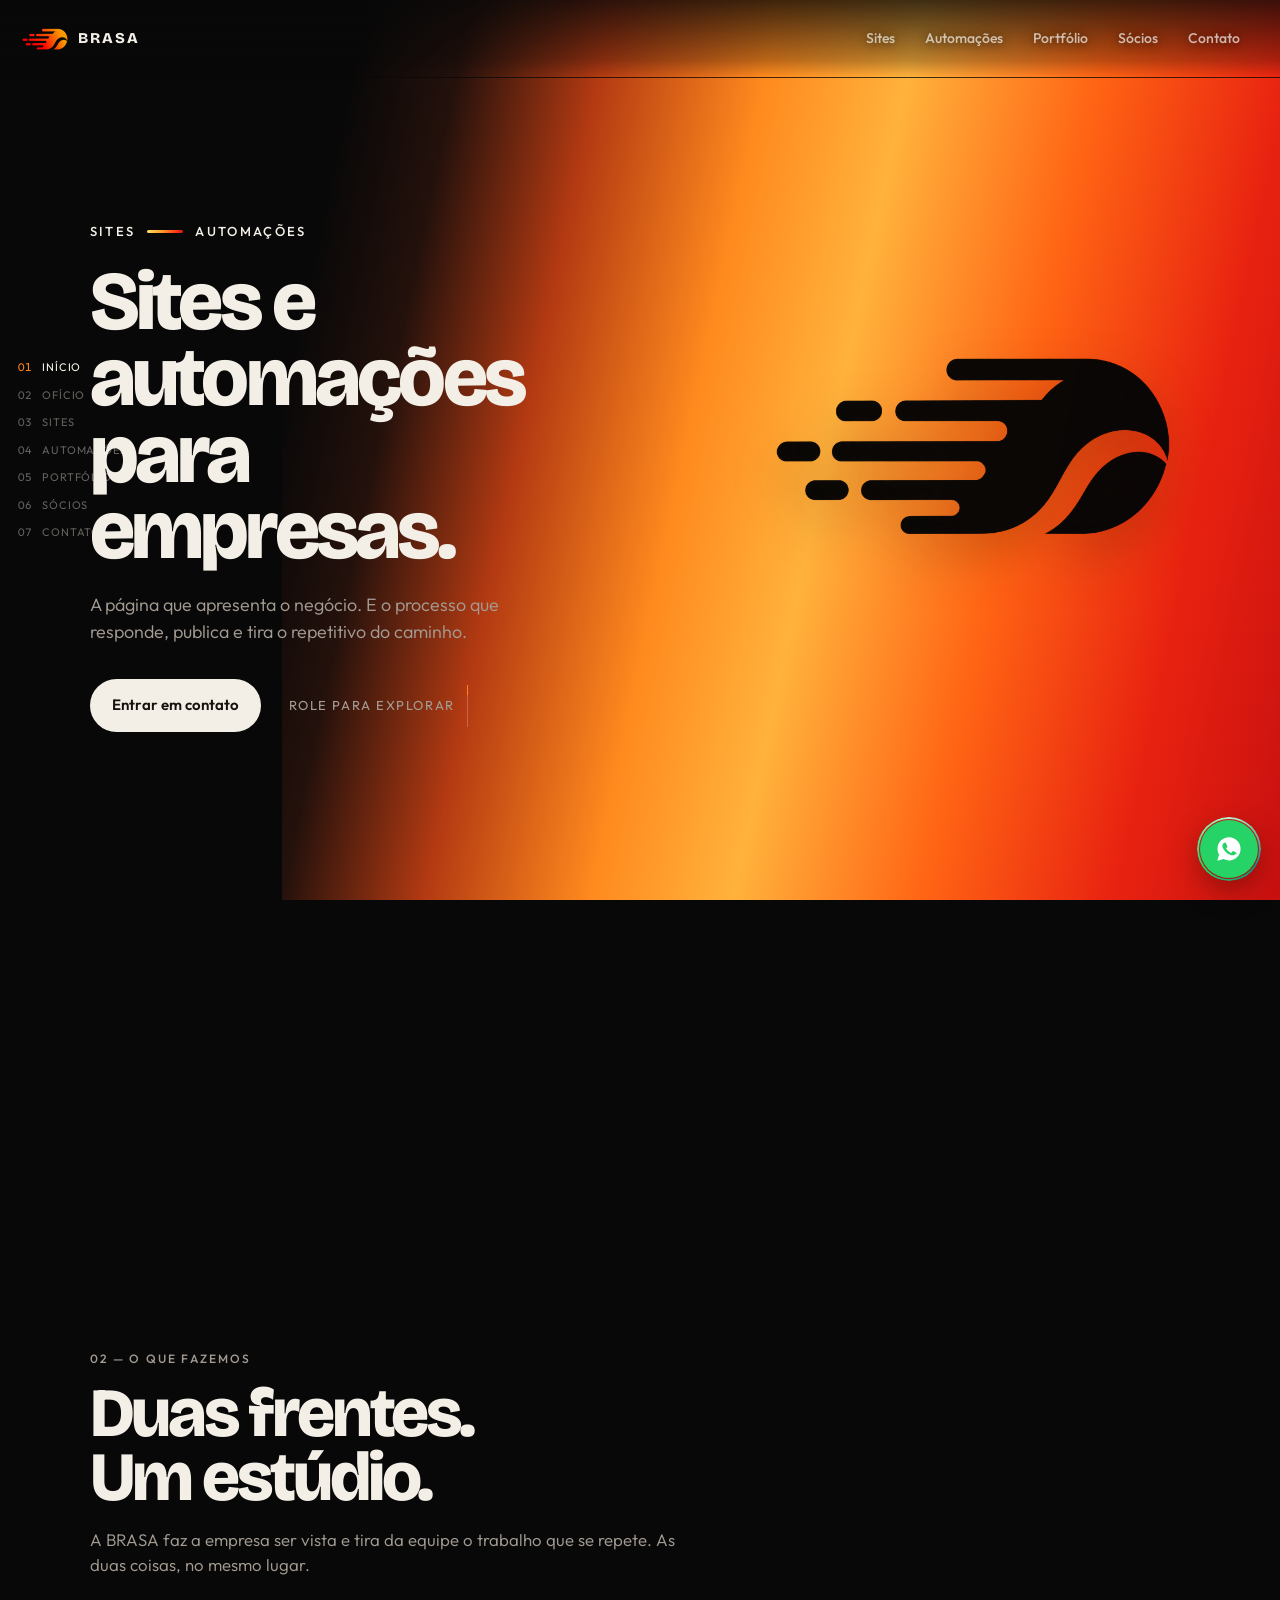
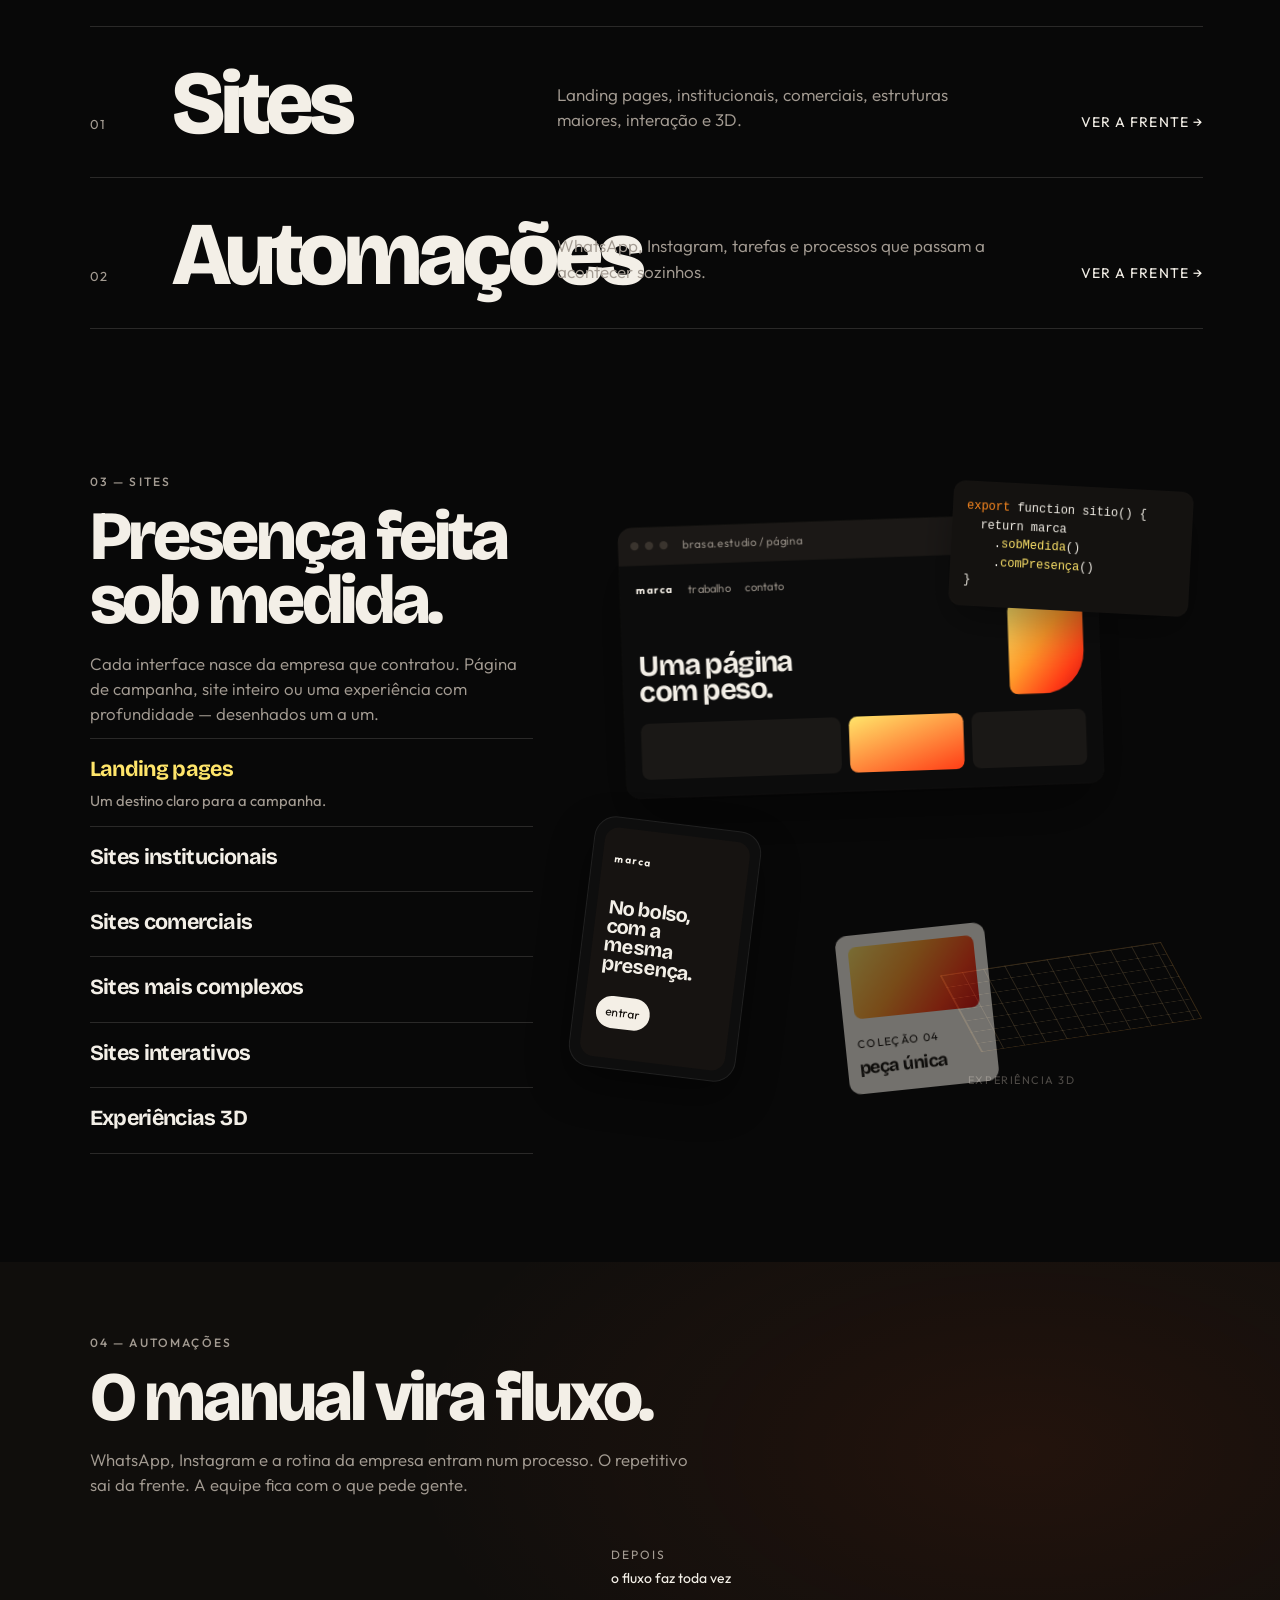
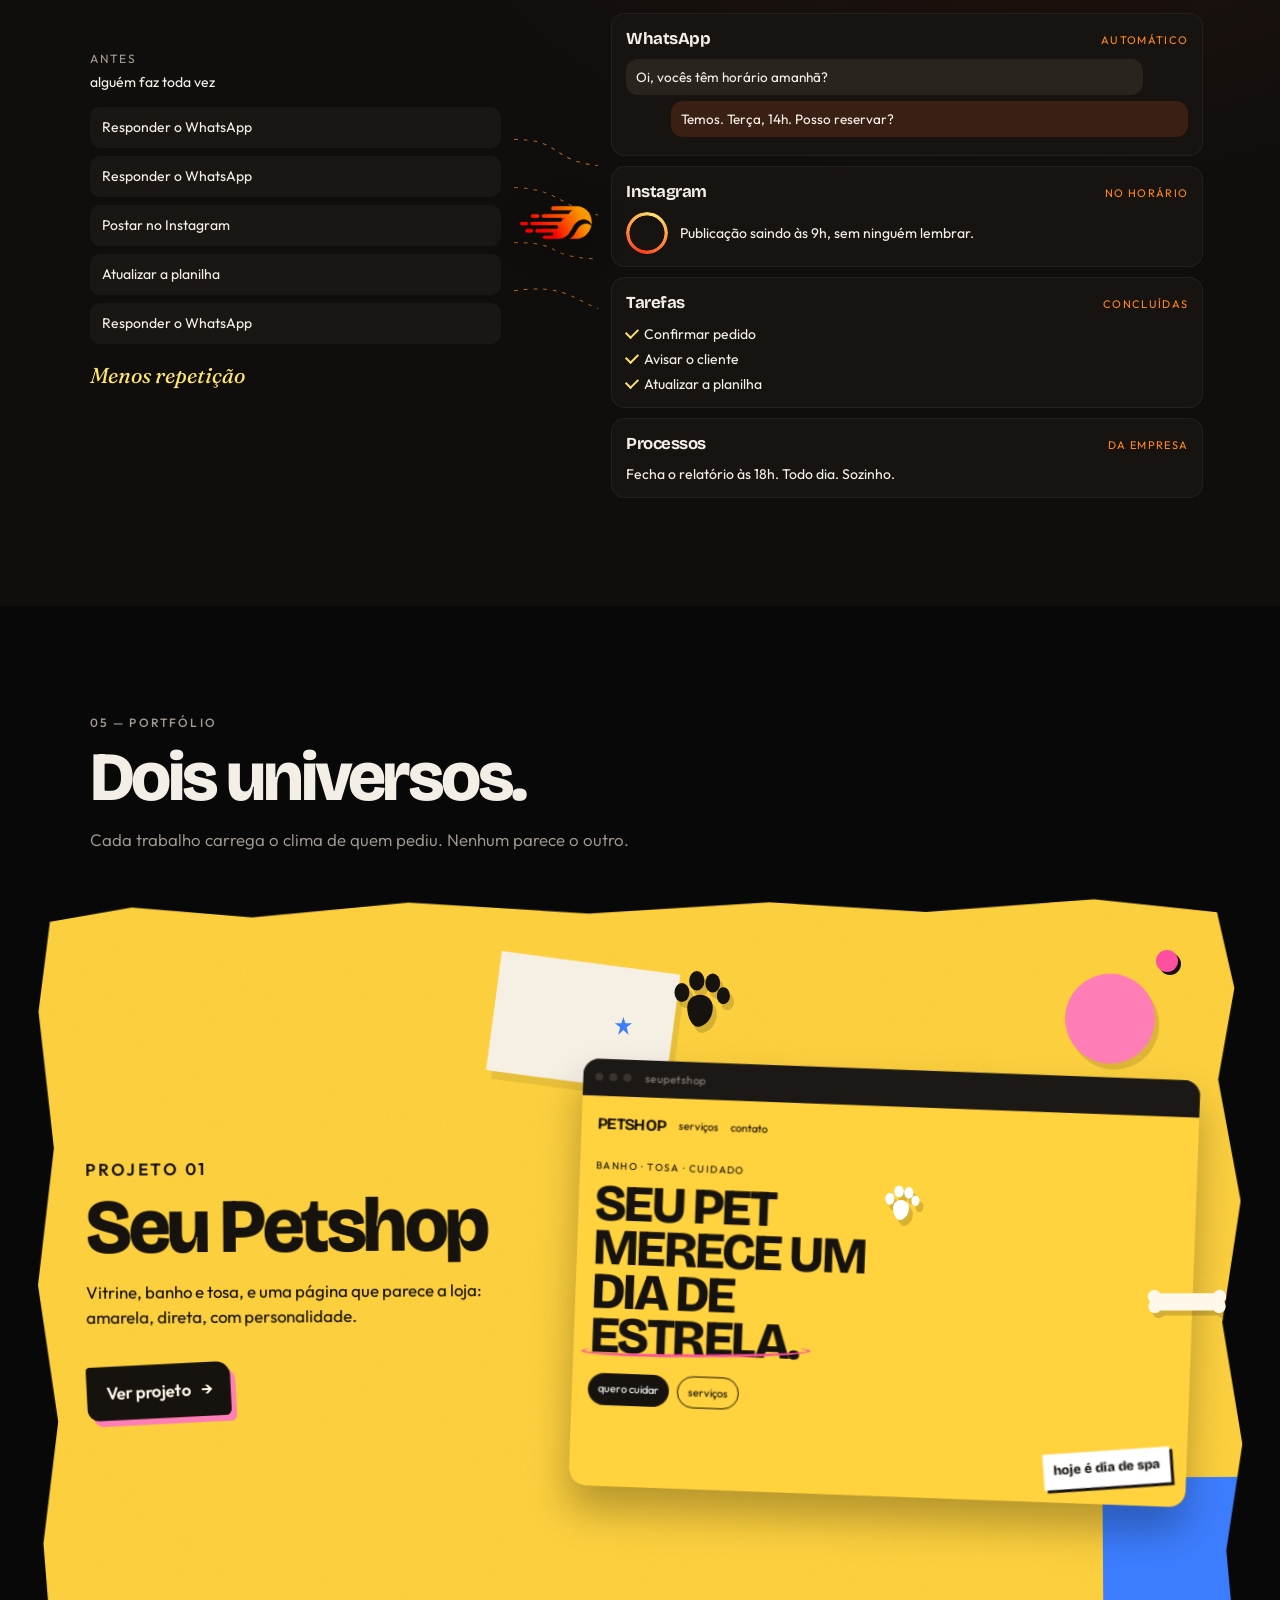
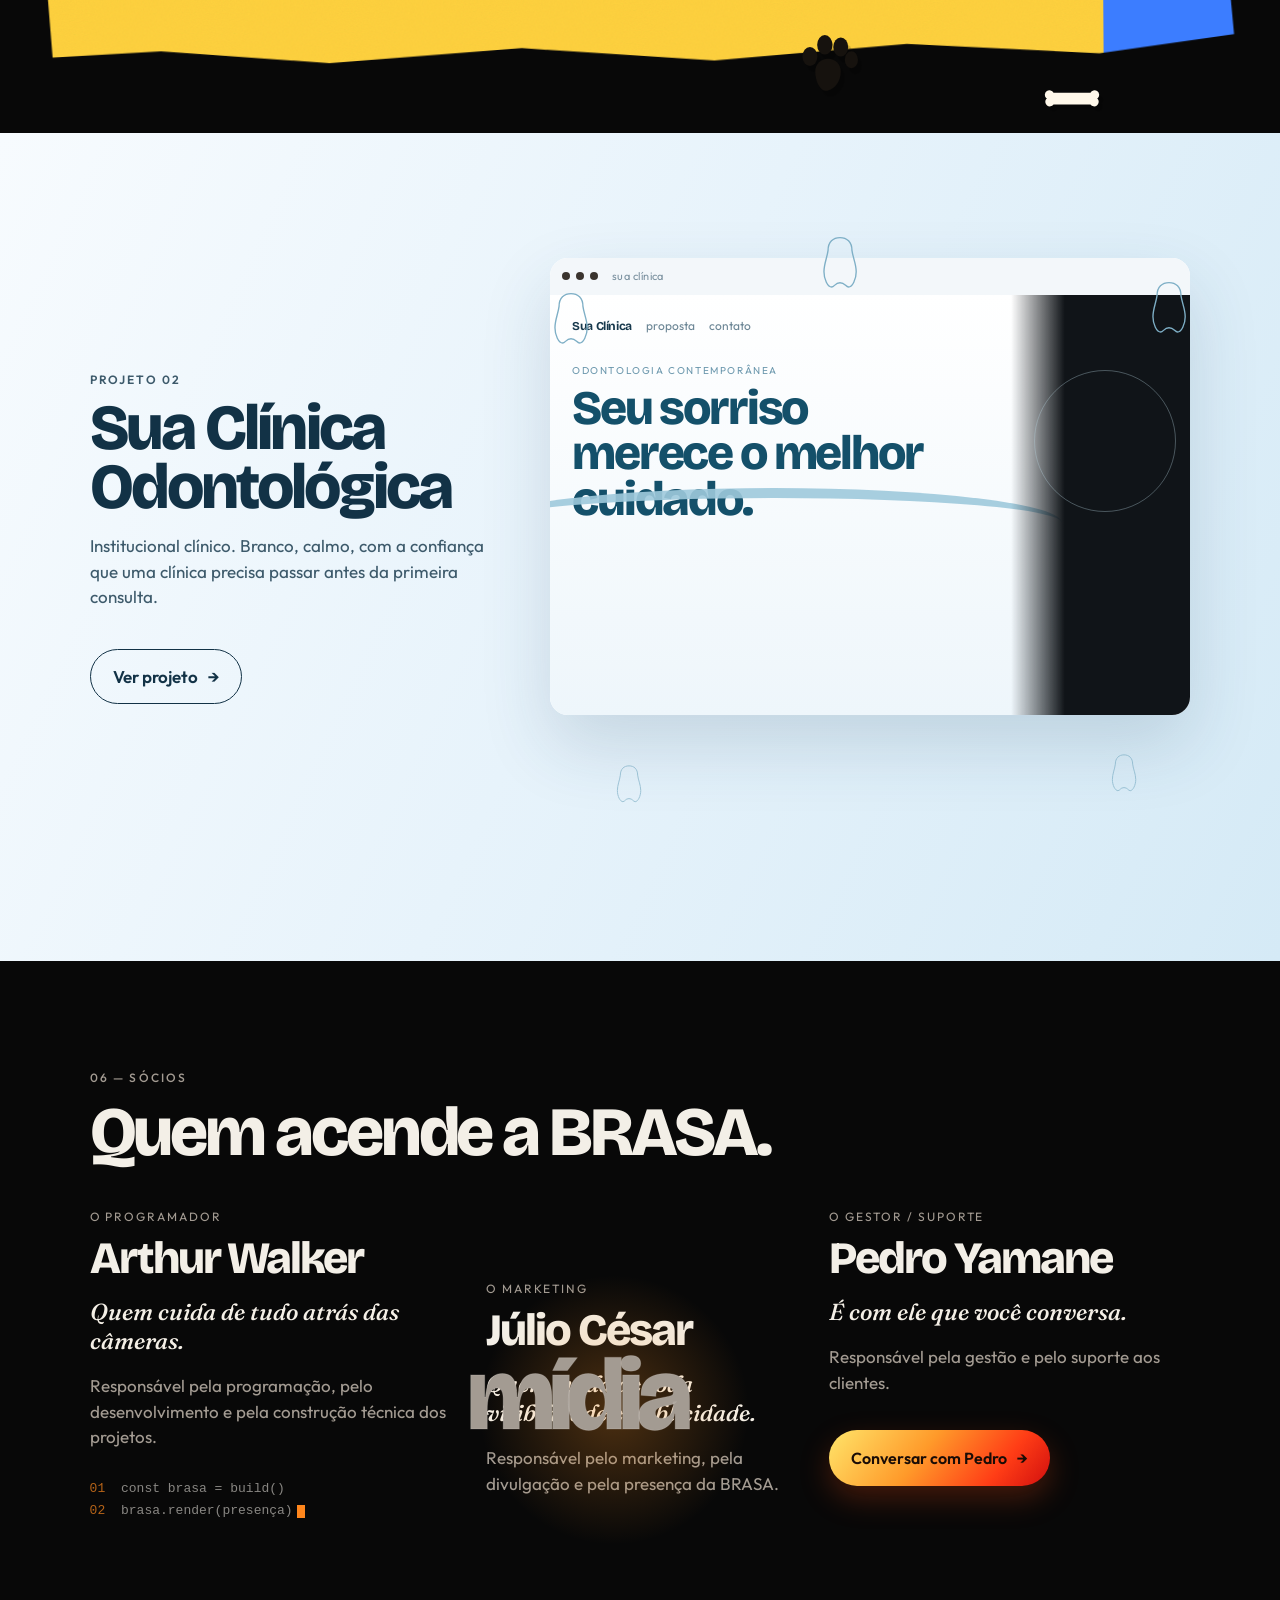
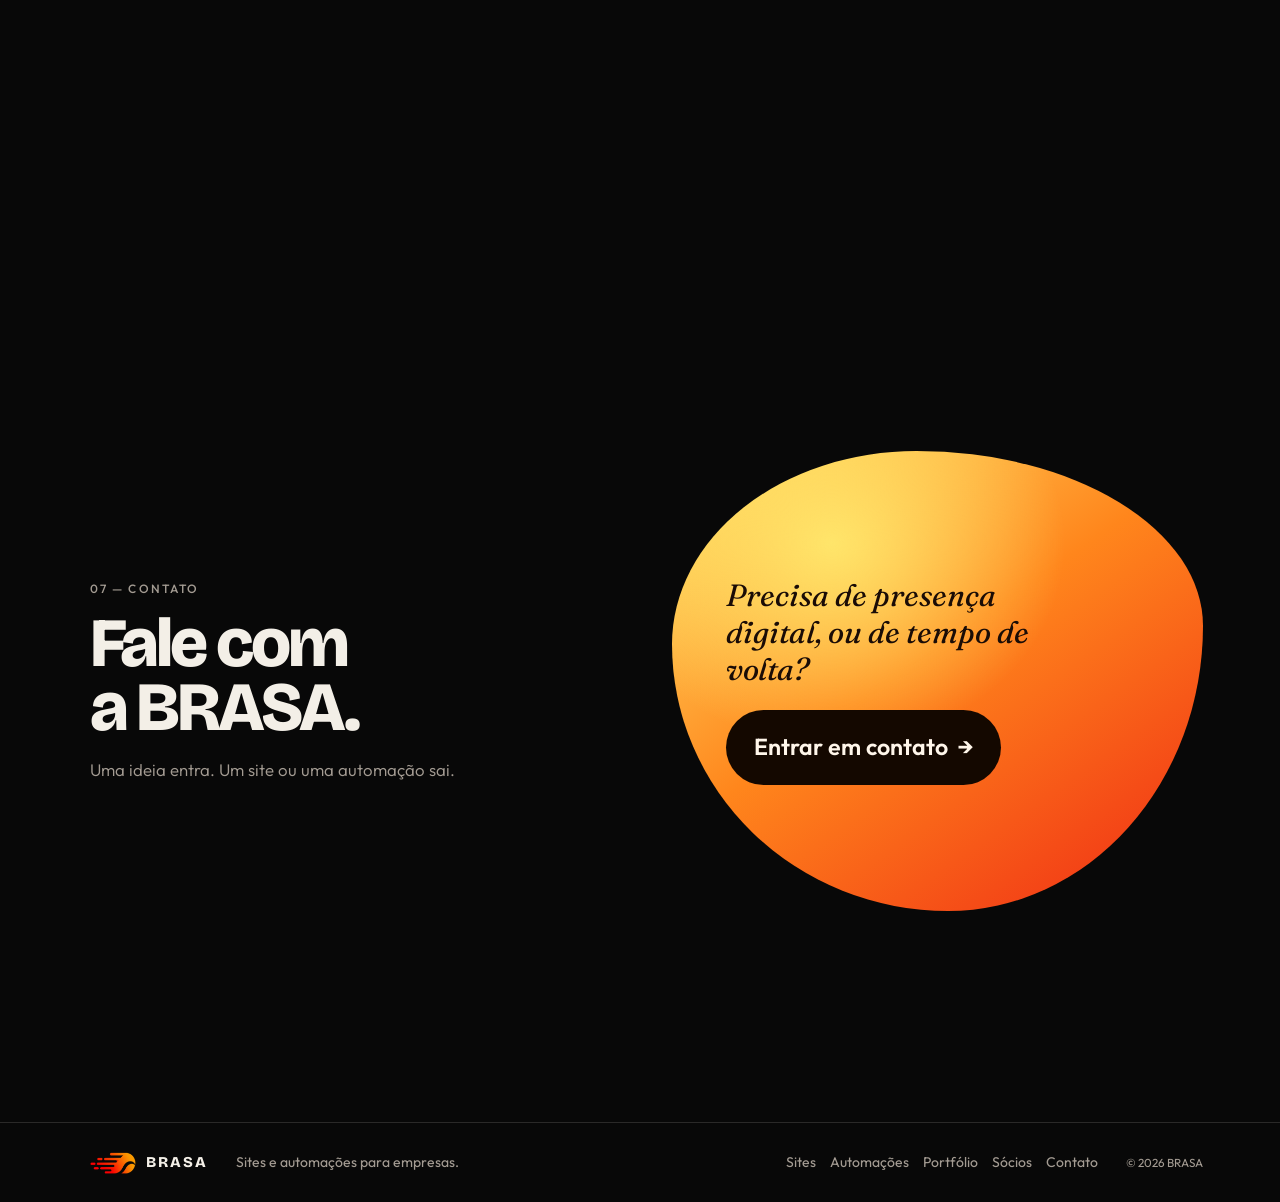
==== index.html @ cabe9211 "Publica o site institucional da BRASA. Co-authored-by: Cursor <cursoragent@cursor.com>" ====
<!DOCTYPE html>
<html lang="pt-BR">
<head>
  <meta charset="UTF-8" />
  <meta name="viewport" content="width=device-width, initial-scale=1" />
  <title>BRASA — Sites e automações</title>
  <meta name="description" content="A BRASA cria sites e automações para empresas. Landing pages, sites institucionais, experiências interativas e processos automáticos no WhatsApp, Instagram e na operação." />
  <meta name="theme-color" content="#080808" />
  <link rel="icon" href="assets/favicon.png" />
  <link rel="preconnect" href="https://fonts.googleapis.com" />
  <link rel="preconnect" href="https://fonts.gstatic.com" crossorigin />
  <link href="https://fonts.googleapis.com/css2?family=Bricolage+Grotesque:opsz,wght@12..96,520;12..96,700;12..96,800&family=Fraunces:ital,opsz,wght@1,9..144,500;1,9..144,620&family=Outfit:wght@340;420;520;600&display=swap" rel="stylesheet" />
  <link rel="stylesheet" href="css/style.css" />
</head>
<body>
  <a class="skip" href="#inicio">Ir para o conteúdo</a>
  <div class="progress" aria-hidden="true"><span id="progressBar"></span></div>

  <header class="nav" id="nav">
    <a class="brand" href="#inicio" aria-label="BRASA, início">
      <img src="assets/logo.png" alt="" width="1450" height="714" />
      <span>BRASA</span>
    </a>
    <p class="nav-current" id="navCurrent" aria-live="polite">Início</p>
    <button class="nav-toggle" id="navToggle" type="button" aria-expanded="false" aria-controls="navLinks">
      <span class="nav-toggle-lines" aria-hidden="true"></span>
      <span class="sr-only">Abrir menu</span>
    </button>
    <nav class="nav-links" id="navLinks" aria-label="Seções">
      <a href="#sites" data-section="sites">Sites</a>
      <a href="#automacoes" data-section="automacoes">Automações</a>
      <a href="#portfolio" data-section="portfolio">Portfólio</a>
      <a href="#socios" data-section="socios">Sócios</a>
      <a href="#contato" data-section="contato">Contato</a>
    </nav>
  </header>

  <nav class="rail" aria-label="Posição na página">
    <a href="#inicio" data-section="inicio"><span>01</span> Início</a>
    <a href="#oficio" data-section="oficio"><span>02</span> Ofício</a>
    <a href="#sites" data-section="sites"><span>03</span> Sites</a>
    <a href="#automacoes" data-section="automacoes"><span>04</span> Automações</a>
    <a href="#portfolio" data-section="portfolio"><span>05</span> Portfólio</a>
    <a href="#socios" data-section="socios"><span>06</span> Sócios</a>
    <a href="#contato" data-section="contato"><span>07</span> Contato</a>
  </nav>

  <main>
    <section class="hero" id="inicio" data-section-observe="inicio">
      <div class="hero-copy">
        <p class="hero-pair"><span>Sites</span><i aria-hidden="true"></i><span>Automações</span></p>
        <h1>Sites e<br />automações<br />para empresas.</h1>
        <p class="hero-sub">A página que apresenta o negócio. E o processo que responde, publica e tira o repetitivo do caminho.</p>
        <div class="hero-actions">
          <a class="btn-primary" href="#contato">Entrar em contato</a>
          <a class="explore" href="#oficio">
            <span>Role para explorar</span>
            <span class="explore-line" aria-hidden="true"><i></i></span>
          </a>
        </div>
      </div>

      <div class="hero-visual" aria-hidden="true">
        <div class="flame" id="flame"></div>
        <div class="logo-wrap" id="logoWrap">
          <img class="hero-logo" src="assets/logo-black.png" alt="" width="1450" height="714" />
        </div>
      </div>
    </section>

    <div class="ink" id="ink" aria-hidden="true">
      <svg id="inkSvg" xmlns="http://www.w3.org/2000/svg">
        <defs>
          <linearGradient id="inkFire" x1="0" y1="0" x2="0" y2="1">
            <stop offset="0%" stop-color="#ff3c14" />
            <stop offset="100%" stop-color="#c81010" />
          </linearGradient>
        </defs>
        <g id="inkGroup" fill="url(#inkFire)"></g>
      </svg>
    </div>

    <section class="oficio" id="oficio" data-section-observe="oficio">
      <div class="oficio-head">
        <p class="index" data-reveal>02 — O que fazemos</p>
        <h2 data-reveal style="--d:.08s">Duas frentes.<br />Um estúdio.</h2>
        <p class="lede" data-reveal style="--d:.16s">A BRASA faz a empresa ser vista e tira da equipe o trabalho que se repete. As duas coisas, no mesmo lugar.</p>
      </div>
      <div class="oficio-rows">
        <a class="oficio-row" href="#sites" data-reveal style="--d:.05s">
          <span class="ol-n">01</span>
          <span class="ol-title">Sites</span>
          <span class="ol-desc">Landing pages, institucionais, comerciais, estruturas maiores, interação e 3D.</span>
          <span class="ol-go">Ver a frente <em>→</em></span>
        </a>
        <a class="oficio-row" href="#automacoes" data-reveal style="--d:.12s">
          <span class="ol-n">02</span>
          <span class="ol-title">Automações</span>
          <span class="ol-desc">WhatsApp, Instagram, tarefas e processos que passam a acontecer sozinhos.</span>
          <span class="ol-go">Ver a frente <em>→</em></span>
        </a>
      </div>
    </section>

    <section class="sites" id="sites" data-section-observe="sites">
      <header class="sites-head">
        <p class="index" data-reveal>03 — Sites</p>
        <h2 data-reveal style="--d:.08s">Presença feita sob medida.</h2>
        <p class="lede" data-reveal style="--d:.14s">Cada interface nasce da empresa que contratou. Página de campanha, site inteiro ou uma experiência com profundidade — desenhados um a um.</p>
      </header>

      <div class="svc-list" data-reveal style="--d:.18s">
        <button type="button" data-scene="landing" aria-pressed="true">
          <span>Landing pages</span>
          <small>Um destino claro para a campanha.</small>
        </button>
        <button type="button" data-scene="institucional">
          <span>Sites institucionais</span>
          <small>A empresa, inteira e legível.</small>
        </button>
        <button type="button" data-scene="comercial">
          <span>Sites comerciais</span>
          <small>Oferta, vitrine e caminho até a compra.</small>
        </button>
        <button type="button" data-scene="complexo">
          <span>Sites mais complexos</span>
          <small>Várias camadas, uma estrutura só.</small>
        </button>
        <button type="button" data-scene="interativo">
          <span>Sites interativos</span>
          <small>A página responde a quem usa.</small>
        </button>
        <button type="button" data-scene="3d">
          <span>Experiências 3D</span>
          <small>Objeto, espaço e movimento.</small>
        </button>
      </div>

      <div class="stage" id="stage" data-scene="landing" data-reveal="scale">
        <div class="piece plane">
          <div class="plane-rock">
            <div class="plane-grid"></div>
          </div>
          <span class="piece-tag">experiência 3D</span>
        </div>

        <div class="piece win">
          <div class="win-bar"><i></i><i></i><i></i><em>brasa.estudio / página</em></div>
          <div class="win-body">
            <div class="mini-top"><b>marca</b><span>trabalho</span><span>contato</span></div>
            <div class="mini-hero">
              <strong>Uma página<br />com peso.</strong>
              <i class="mini-block"></i>
            </div>
            <div class="mini-row"><span></span><span></span><span></span></div>
          </div>
        </div>

        <div class="piece phone">
          <div class="phone-screen">
            <b>marca</b>
            <strong>No bolso, com a mesma presença.</strong>
            <em>entrar</em>
          </div>
        </div>

        <pre class="piece code" aria-hidden="true"><code><span class="tok">export</span> function sitio() {
  return marca
    .<span class="fn">sobMedida</span>()
    .<span class="fn">comPresença</span>()
}</code></pre>

        <div class="piece tile">
          <i></i>
          <span>coleção 04</span>
          <strong>peça única</strong>
        </div>

        <div class="piece cursor" aria-hidden="true"></div>
      </div>
    </section>

    <section class="auto" id="automacoes" data-section-observe="automacoes">
      <header class="auto-head">
        <p class="index" data-reveal>04 — Automações</p>
        <h2 data-reveal style="--d:.08s">O manual vira fluxo.</h2>
        <p class="lede" data-reveal style="--d:.14s">WhatsApp, Instagram e a rotina da empresa entram num processo. O repetitivo sai da frente. A equipe fica com o que pede gente.</p>
      </header>

      <div class="machine" data-reveal>
        <div class="manual">
          <p class="col-label">Antes <span>alguém faz toda vez</span></p>
          <ul>
            <li style="--i:0">Responder o WhatsApp</li>
            <li style="--i:1">Responder o WhatsApp</li>
            <li style="--i:2">Postar no Instagram</li>
            <li style="--i:3">Atualizar a planilha</li>
            <li style="--i:4">Responder o WhatsApp</li>
          </ul>
          <p class="less">Menos repetição</p>
        </div>

        <div class="core" aria-hidden="true">
          <img src="assets/logo.png" alt="" />
          <svg class="flow-lines" viewBox="0 0 120 320" preserveAspectRatio="none">
            <path d="M4 40 C 70 40, 50 70, 116 78" />
            <path d="M4 110 C 60 110, 70 140, 116 150" />
            <path d="M4 190 C 74 190, 40 210, 116 214" />
            <path d="M4 260 C 68 250, 80 270, 116 286" />
          </svg>
        </div>

        <div class="outcomes">
          <p class="col-label">Depois <span>o fluxo faz toda vez</span></p>
          <article class="node node-wa" style="--i:0">
            <header><b>WhatsApp</b><span>automático</span></header>
            <p class="bubble in">Oi, vocês têm horário amanhã?</p>
            <p class="bubble out">Temos. Terça, 14h. Posso reservar?</p>
          </article>
          <article class="node ig" style="--i:1">
            <header><b>Instagram</b><span>no horário</span></header>
            <div class="ig-row">
              <i class="ring"></i>
              <p>Publicação saindo às 9h, sem ninguém lembrar.</p>
            </div>
          </article>
          <article class="node task" style="--i:2">
            <header><b>Tarefas</b><span>concluídas</span></header>
            <ul>
              <li>Confirmar pedido</li>
              <li>Avisar o cliente</li>
              <li>Atualizar a planilha</li>
            </ul>
          </article>
          <article class="node proc" style="--i:3">
            <header><b>Processos</b><span>da empresa</span></header>
            <p class="clock">Fecha o relatório às 18h. Todo dia. Sozinho.</p>
          </article>
        </div>
      </div>
    </section>

    <section class="portfolio" id="portfolio" data-section-observe="portfolio">
      <header class="port-intro">
        <p class="index" data-reveal>05 — Portfólio</p>
        <h2 data-reveal style="--d:.08s">Dois universos.</h2>
        <p class="lede" data-reveal style="--d:.14s">Cada trabalho carrega o clima de quem pediu. Nenhum parece o outro.</p>
      </header>

      <article class="spread pet" id="petSpread">
        <div class="pet-sheet">
          <div class="sheet-grain" aria-hidden="true"></div>
          <div class="scrap cream" aria-hidden="true"></div>
          <div class="scrap pink" aria-hidden="true"></div>
          <div class="scrap blue" aria-hidden="true"></div>
          <div class="pet-copy">
            <p class="pet-index">Projeto 01</p>
            <h3>Seu Petshop</h3>
            <p>Vitrine, banho e tosa, e uma página que parece a loja: amarela, direta, com personalidade.</p>
            <a class="sticker" href="https://brasa-seupetshop.netlify.app/" target="_blank" rel="noopener noreferrer">Ver projeto <em>→</em></a>
          </div>
          <div class="mock pet-mock" data-depth="12">
            <div class="mock-bar"><i></i><i></i><i></i><em>seupetshop</em></div>
            <div class="pet-screen">
              <div class="ps-nav"><b>PETSHOP</b><span>serviços</span><span>contato</span></div>
              <p class="ps-kicker">banho · tosa · cuidado</p>
              <p class="ps-title">SEU PET<br />MERECE UM<br />DIA DE<br /><span>ESTRELA.</span></p>
              <div class="ps-actions"><em>quero cuidar</em><em class="ghost">serviços</em></div>
              <i class="ps-note">hoje é dia de spa</i>
            </div>
          </div>
        </div>

        <div class="decos" aria-hidden="true">
          <span class="float f1"><span class="layer" data-depth="28"><svg class="paw"><use href="#paw" /></svg></span></span>
          <span class="float f2"><span class="layer" data-depth="40"><svg class="bone"><use href="#bone" /></svg></span></span>
          <span class="float f3"><span class="layer" data-depth="22"><svg class="paw"><use href="#paw" /></svg></span></span>
          <span class="float f4"><span class="layer" data-depth="46"><svg class="bone sm"><use href="#bone" /></svg></span></span>
          <span class="float f5"><span class="layer" data-depth="34"><svg class="paw sm"><use href="#paw" /></svg></span></span>
          <span class="float f6"><i class="dot pink"></i></span>
          <span class="float f7"><i class="star"></i></span>
        </div>
      </article>

      <article class="spread clinic" id="clinicSpread">
        <div class="clinic-copy">
          <p class="clinic-index">Projeto 02</p>
          <h3>Sua Clínica<br />Odontológica</h3>
          <p>Institucional clínico. Branco, calmo, com a confiança que uma clínica precisa passar antes da primeira consulta.</p>
          <a class="clinic-btn" href="https://sua-clinica-odontologica.netlify.app/" target="_blank" rel="noopener noreferrer">Ver projeto <em>→</em></a>
        </div>
        <div class="clinic-stage">
          <div class="mock clinic-mock" data-depth="10">
            <div class="mock-bar light"><i></i><i></i><i></i><em>sua clínica</em></div>
            <div class="cl-screen">
              <div class="cl-nav"><b>Sua Clínica</b><span>proposta</span><span>contato</span></div>
              <p class="cl-kicker">odontologia contemporânea</p>
              <p class="cl-title">Seu sorriso<br />merece o melhor<br />cuidado.</p>
              <i class="cl-wave"></i>
              <div class="cl-dark" aria-hidden="true"></div>
            </div>
          </div>
          <span class="tooth t1" data-depth="26"><svg><use href="#tooth" /></svg></span>
          <span class="tooth t2" data-depth="18"><svg><use href="#tooth" /></svg></span>
          <span class="tooth t3" data-depth="34"><svg><use href="#tooth" /></svg></span>
          <span class="tooth t4" data-depth="16"><svg><use href="#tooth" /></svg></span>
          <span class="tooth t5" data-depth="28"><svg><use href="#tooth" /></svg></span>
        </div>
      </article>
    </section>

    <section class="socios" id="socios" data-section-observe="socios">
      <header class="socios-head">
        <p class="index" data-reveal>06 — Sócios</p>
        <h2 data-reveal style="--d:.08s">Quem acende a BRASA.</h2>
      </header>
      <div class="partners">
        <article class="partner arthur" data-reveal>
          <p class="role">O Programador</p>
          <h3>Arthur Walker</h3>
          <blockquote>Quem cuida de tudo atrás das câmeras.</blockquote>
          <p>Responsável pela programação, pelo desenvolvimento e pela construção técnica dos projetos.</p>
          <pre aria-hidden="true"><span>01</span> const brasa = build()
<span>02</span> brasa.render(presença)<span class="caret"></span></pre>
        </article>
        <article class="partner julio" id="julio" data-reveal style="--d:.1s">
          <p class="watermark" aria-hidden="true">mídia</p>
          <p class="role">O Marketing</p>
          <h3>Júlio César</h3>
          <blockquote>Quem cuida de toda visibilidade e publicidade.</blockquote>
          <p>Responsável pelo marketing, pela divulgação e pela presença da BRASA.</p>
        </article>
        <article class="partner pedro" data-reveal style="--d:.18s">
          <p class="role">O Gestor / Suporte</p>
          <h3>Pedro Yamane</h3>
          <blockquote>É com ele que você conversa.</blockquote>
          <p>Responsável pela gestão e pelo suporte aos clientes.</p>
          <a class="btn-flame" data-wa="pedro" href="#">Conversar com Pedro <em>→</em></a>
        </article>
      </div>
    </section>

    <section class="contact" id="contato" data-section-observe="contato">
      <div class="contact-copy">
        <p class="index" data-reveal>07 — Contato</p>
        <h2 data-reveal style="--d:.08s">Fale com<br />a BRASA.</h2>
        <p class="lede" data-reveal style="--d:.16s">Uma ideia entra. Um site ou uma automação sai.</p>
      </div>
      <div class="contact-panel" id="contactPanel">
        <p>Precisa de presença digital, ou de tempo de volta?</p>
        <a class="contact-btn" data-wa="geral" href="#">Entrar em contato <em>→</em></a>
      </div>
    </section>
  </main>

  <footer class="footer">
    <a class="brand" href="#inicio">
      <img src="assets/logo.png" alt="" width="1450" height="714" />
      <span>BRASA</span>
    </a>
    <p>Sites e automações para empresas.</p>
    <nav aria-label="Rodapé">
      <a href="#sites">Sites</a>
      <a href="#automacoes">Automações</a>
      <a href="#portfolio">Portfólio</a>
      <a href="#socios">Sócios</a>
      <a href="#contato">Contato</a>
    </nav>
    <small>© <span id="year">2026</span> BRASA</small>
  </footer>

  <!-- O número é definido em js/main.js → WHATSAPP_NUMBER -->
  <a class="wa" data-wa="geral" href="#" aria-label="Falar no WhatsApp">
    <span class="wa-ring" aria-hidden="true"></span>
    <svg viewBox="0 0 24 24" aria-hidden="true">
      <path fill="currentColor" d="M12.04 2C6.58 2 2.15 6.4 2.15 11.83c0 1.74.46 3.44 1.34 4.94L2 22l5.39-1.4a10 10 0 0 0 4.65 1.18h.01c5.46 0 9.89-4.4 9.89-9.83C21.94 6.4 17.5 2 12.04 2zm5.76 14.02c-.24.68-1.4 1.3-1.94 1.38-.5.07-1.12.1-1.81-.11-.41-.13-.95-.31-1.64-.61-2.88-1.24-4.76-4.14-4.9-4.33-.14-.19-1.16-1.54-1.16-2.94s.73-2.08 1-2.37c.24-.26.64-.38.86-.38h.62c.2 0 .46-.07.72.55.27.64.91 2.22.99 2.38.08.16.13.35.03.56-.1.22-.15.35-.3.54-.14.19-.3.42-.43.56-.14.16-.29.33-.12.63.16.3.73 1.2 1.57 1.94 1.08.96 1.99 1.26 2.29 1.4.3.14.47.12.64-.07.18-.2.74-.86.94-1.16.2-.29.4-.24.66-.14.27.1 1.7.8 1.99.94.29.15.48.22.55.34.07.12.07.7-.17 1.38z"/>
    </svg>
    <span class="wa-label">WhatsApp</span>
  </a>

  <svg xmlns="http://www.w3.org/2000/svg" class="sprite" aria-hidden="true">
    <symbol id="paw" viewBox="0 0 64 64">
      <ellipse cx="15" cy="24" rx="7" ry="9" />
      <ellipse cx="29" cy="13" rx="7.2" ry="9.2" />
      <ellipse cx="44" cy="15" rx="7" ry="9" />
      <ellipse cx="54" cy="27" rx="6.2" ry="8" />
      <path d="M20 38c0-7 5.4-12 12-12s12 5 12 12c0 9-5.2 16-12 18S20 48 20 38z" />
    </symbol>
    <symbol id="bone" viewBox="0 0 88 36">
      <path d="M16 10a7 7 0 1 0-1.2 8.2A7 7 0 1 0 16 28h56a7 7 0 1 0 1.2-9.8A7 7 0 1 0 72 10H16z" />
    </symbol>
    <symbol id="tooth" viewBox="0 0 48 68">
      <path fill="none" stroke="currentColor" stroke-width="1.6" stroke-linejoin="round" d="M10 18C10 8 16 3 24 3s14 5 14 15c1.2 9 5 16 5 25 0 9-4.5 18-9 18-3.2 0-4.2-5-10-5s-6.6 5-9.8 5c-4.6 0-9-9-9-18 0-9 3.6-16 4.8-25z" />
    </symbol>
  </svg>

  <script src="js/main.js"></script>
</body>
</html>
---- css/style.css ----
:root {
  --bg: #080808;
  --bg-2: #100e0c;
  --paper: #f4efe6;
  --text: #f3efe7;
  --muted: #a39b92;
  --line: rgba(243, 239, 231, 0.14);
  --yellow: #ffe56a;
  --orange: #ff861c;
  --red: #e01512;
  --grad: linear-gradient(128deg, #ffe56a 0%, #ff9a2a 42%, #ff3d16 76%, #d10f0e 100%);
  --font-d: "Bricolage Grotesque", "Arial Narrow", sans-serif;
  --font-b: "Outfit", "Segoe UI", sans-serif;
  --font-s: "Fraunces", Georgia, serif;
  --nav: 78px;
  --ease: cubic-bezier(0.16, 1, 0.3, 1);
}

* { box-sizing: border-box; }
html { scroll-behavior: smooth; scroll-padding-top: 92px; }
html, body { overflow-x: clip; }
body {
  margin: 0;
  background: var(--bg);
  color: var(--text);
  font-family: var(--font-b);
  font-weight: 420;
  font-size: 17px;
  line-height: 1.5;
  text-rendering: optimizeLegibility;
}
img { max-width: 100%; display: block; }
a { color: inherit; }
button, a { -webkit-tap-highlight-color: transparent; }
button { font: inherit; color: inherit; background: none; border: 0; cursor: pointer; }
::selection { background: #ff8a1f; color: #1a0a04; }
:focus-visible { outline: 2px solid #ff8a1f; outline-offset: 3px; }
.sr-only, .skip {
  position: absolute;
  width: 1px; height: 1px;
  padding: 0; margin: -1px;
  overflow: hidden; clip: rect(0,0,0,0); border: 0;
}
.skip:focus {
  position: fixed; left: 16px; top: 16px; z-index: 100;
  width: auto; height: auto; margin: 0; clip: auto;
  padding: 10px 14px; background: var(--paper); color: #111;
}
.sprite { position: absolute; width: 0; height: 0; }

.progress {
  position: fixed; inset: 0 0 auto 0; height: 3px; z-index: 80;
  background: transparent; pointer-events: none;
}
.progress span {
  display: block; height: 100%; width: 100%;
  background: var(--grad); transform: scaleX(0); transform-origin: 0 50%;
}

.nav {
  position: fixed; inset: 0 0 auto 0; z-index: 70;
  display: flex; align-items: center; gap: 28px;
  height: var(--nav); padding: 0 28px 0 22px;
  background: linear-gradient(180deg, rgba(8, 8, 8, 0.78), rgba(8, 8, 8, 0.28) 78%, transparent);
  transition: background 0.4s ease, border-color 0.4s ease;
  border-bottom: 1px solid transparent;
}
.nav.is-scrolled, body.menu-open .nav {
  background: rgba(8, 8, 8, 0.9);
  backdrop-filter: blur(16px);
  border-bottom-color: var(--line);
}
.nav-links a { text-shadow: 0 1px 10px rgba(0, 0, 0, 0.55); }
.brand {
  display: inline-flex; align-items: center; gap: 10px;
  text-decoration: none; font-family: var(--font-d);
  font-weight: 800; letter-spacing: 0.14em; font-size: 15px;
}
.brand img { width: 46px; height: auto; }
.nav-current {
  margin: 0; color: var(--muted); font-size: 12px; letter-spacing: 0.16em;
  text-transform: uppercase; display: none;
}
.nav-links {
  margin-left: auto; display: flex; align-items: center; gap: 6px;
}
.nav-links a {
  text-decoration: none; font-size: 14px; font-weight: 520;
  padding: 8px 12px; color: rgba(243, 239, 231, 0.72);
  position: relative;
}
.nav-links a::after {
  content: ""; position: absolute; left: 12px; right: 12px; bottom: 4px;
  height: 2px; background: var(--grad); transform: scaleX(0); transform-origin: left;
  transition: transform 0.4s var(--ease);
}
.nav-links a[aria-current="true"], .nav-links a:hover { color: var(--text); }
.nav-links a[aria-current="true"]::after { transform: scaleX(1); }
.nav-toggle { display: none; margin-left: auto; width: 44px; height: 44px; position: relative; z-index: 72; }
.nav-toggle-lines, .nav-toggle-lines::before, .nav-toggle-lines::after {
  display: block; height: 1.5px; width: 20px; background: var(--text); position: absolute; left: 12px;
  transition: transform 0.35s var(--ease), opacity 0.3s;
}
.nav-toggle-lines { top: 21px; }
.nav-toggle-lines::before { content: ""; top: -6px; }
.nav-toggle-lines::after { content: ""; top: 6px; }
body.menu-open .nav-toggle-lines { background: transparent; }
body.menu-open .nav-toggle-lines::before { top: 0; transform: rotate(45deg); }
body.menu-open .nav-toggle-lines::after { top: 0; transform: rotate(-45deg); }

.rail {
  position: fixed; left: 18px; top: 50%; transform: translateY(-50%);
  z-index: 60; display: flex; flex-direction: column; gap: 11px;
}
.rail a {
  text-decoration: none; display: flex; align-items: center; gap: 8px;
  color: rgba(243, 239, 231, 0.38); font-size: 11px; letter-spacing: 0.08em;
  text-transform: uppercase;
}
.rail a span { font-variant-numeric: tabular-nums; width: 16px; }
.rail a[aria-current="true"] { color: var(--text); }
.rail a[aria-current="true"] span { color: var(--orange); }

.index {
  margin: 0 0 14px; font-size: 12px; letter-spacing: 0.18em;
  text-transform: uppercase; color: var(--muted); font-weight: 520;
}
h1, h2, h3, .ol-title {
  font-family: var(--font-d); font-weight: 800; letter-spacing: -0.045em;
  line-height: 0.92; margin: 0;
}
h1 { font-size: clamp(3.4rem, 6.5vw, 6.7rem); }
h2 { font-size: clamp(2.8rem, 5.4vw, 5.4rem); }
.lede { margin: 18px 0 0; max-width: 38rem; color: var(--muted); font-size: 1.05rem; font-weight: 340; }
[data-reveal] {
  opacity: 0; transform: translateY(28px);
  transition: opacity 0.8s ease, transform 0.9s var(--ease);
  transition-delay: var(--d, 0s);
}
[data-reveal="scale"] { transform: scale(0.96) translateY(16px); }
[data-reveal].is-in { opacity: 1; transform: none; }

.btn-primary, .btn-flame, .contact-btn, .sticker, .clinic-btn {
  display: inline-flex; align-items: center; gap: 10px;
  text-decoration: none; font-weight: 600;
}
.btn-primary em, .btn-flame em, .contact-btn em, .sticker em, .clinic-btn em, .ol-go em {
  font-style: normal; display: inline-block; transition: transform 0.35s var(--ease);
}
.btn-primary:hover em, .btn-flame:hover em, .contact-btn:hover em,
.sticker:hover em, .clinic-btn:hover em, .oficio-row:hover .ol-go em { transform: translateX(6px); }

.btn-primary {
  background: var(--paper); color: #16120e; border-radius: 999px;
  padding: 15px 22px; font-size: 15px;
  transition: background 0.4s ease, transform 0.4s var(--ease);
}
.btn-primary:hover { background: var(--grad); transform: translateY(-2px); }

.hero {
  --split: 52%;
  height: 100svh; min-height: 100svh; max-height: 100svh;
  display: grid; overflow: hidden;
  grid-template-columns: calc(100% - var(--split)) var(--split);
  position: relative; z-index: 3;
}
.hero-copy {
  position: relative; z-index: 4;
  display: flex; flex-direction: column; justify-content: center;
  min-height: 0;
  padding: calc(var(--nav) + 16px) 5vw 40px max(7vw, 88px);
}
.hero-pair {
  display: flex; align-items: center; gap: 12px; margin: 0 0 22px;
  font-size: 13px; letter-spacing: 0.18em; text-transform: uppercase; font-weight: 520;
}
.hero-pair i {
  width: 36px; height: 3px; border-radius: 99px; background: var(--grad);
}
.hero-sub { max-width: 34rem; color: var(--muted); font-size: 1.12rem; margin: 22px 0 0; font-weight: 340; }
.hero-actions { display: flex; align-items: center; gap: 28px; margin-top: 34px; flex-wrap: wrap; }
.explore {
  display: inline-flex; align-items: center; gap: 12px;
  text-decoration: none; color: var(--muted); font-size: 13px; letter-spacing: 0.12em;
  text-transform: uppercase;
}
.explore-line {
  width: 1px; height: 42px; background: rgba(243,239,231,.25); position: relative; overflow: hidden;
}
.explore-line i {
  position: absolute; left: -1px; width: 3px; height: 10px; border-radius: 99px;
  background: var(--orange); animation: dripCue 1.8s ease-in-out infinite;
}
@keyframes dripCue {
  0% { top: -12px; opacity: 0; }
  25% { opacity: 1; }
  100% { top: 42px; opacity: 0; }
}

.hero-visual {
  position: relative; height: 100%; min-height: 0; z-index: 1; overflow: visible;
}
.flame {
  position: absolute; top: 0; bottom: 0; right: 0;
  width: calc(100% + 26vw); z-index: 0;
  background: linear-gradient(102deg,
    #080808 0%,
    #080808 7%,
    #24110c 16%,
    #b33a12 28%,
    #ff8a1e 42%,
    #ffb23c 54%,
    #ff6414 70%,
    #e82210 86%,
    #c81010 100%);
}
.logo-wrap {
  position: absolute; inset: 0; display: grid; place-items: center;
  padding: 10vh 6% 12vh 14%; z-index: 2; will-change: transform;
}
.hero-logo {
  width: min(76%, 460px); max-height: 54vh; height: auto; object-fit: contain;
  filter: drop-shadow(0 22px 24px rgba(90, 24, 0, 0.28));
  animation: logoIn 1.3s var(--ease) both, logoFloat 7.5s 1.3s ease-in-out infinite;
}
@keyframes logoIn {
  from { opacity: 0; transform: translateY(22px) scale(0.94) rotate(-2.5deg); }
  to { opacity: 1; transform: none; }
}
@keyframes logoFloat {
  50% { transform: translateY(-10px); }
}

.ink {
  height: 46vh; margin-top: -36px; position: relative; z-index: 2;
  pointer-events: none;
}
.ink svg {
  position: absolute; top: 0; right: 0; width: 52%; height: 100%;
  display: block; overflow: hidden;
}

.oficio, .sites, .auto, .port-intro, .socios, .contact, .footer {
  padding-left: 7vw; padding-right: 6vw;
}
.oficio { padding-top: 8vh; padding-bottom: 6vh; }
.oficio-head { max-width: 920px; margin-bottom: 48px; }
.oficio-rows { border-bottom: 1px solid var(--line); }
.oficio-row {
  display: grid;
  grid-template-columns: 64px minmax(180px, 0.8fr) 1.1fr auto;
  gap: 18px; align-items: end;
  padding: 36px 0 32px; border-top: 1px solid var(--line);
  text-decoration: none; position: relative;
}
.oficio-row::before {
  content: ""; position: absolute; left: 0; right: 0; bottom: -1px; height: 2px;
  background: var(--grad); transform: scaleX(0); transform-origin: left;
  transition: transform 0.55s var(--ease);
}
.oficio-row:hover::before { transform: scaleX(1); }
.ol-n { color: var(--muted); font-size: 13px; letter-spacing: 0.14em; padding-bottom: 10px; }
.ol-title { font-size: clamp(3.2rem, 7vw, 7rem); transition: transform 0.5s var(--ease); }
.oficio-row:hover .ol-title { transform: translateX(10px); }
.ol-desc { color: var(--muted); max-width: 28rem; padding-bottom: 12px; font-weight: 340; }
.ol-go {
  padding-bottom: 12px; font-size: 14px; letter-spacing: 0.08em; text-transform: uppercase;
  white-space: nowrap;
}

.sites {
  display: grid;
  grid-template-columns: minmax(280px, 0.82fr) 1.15fr;
  grid-template-areas: "head stage" "list stage";
  gap: 12px 48px;
  padding-top: 10vh; padding-bottom: 12vh;
  align-items: start;
}
.sites-head { grid-area: head; }
.svc-list { grid-area: list; display: flex; flex-direction: column; }
.svc-list button {
  text-align: left; padding: 14px 0; border-top: 1px solid var(--line);
  display: flex; flex-direction: column; gap: 4px;
}
.svc-list button:last-child { border-bottom: 1px solid var(--line); }
.svc-list button span { font-family: var(--font-d); font-weight: 700; font-size: 1.35rem; letter-spacing: -0.03em; }
.svc-list button small {
  color: var(--muted); font-size: 0.92rem; max-height: 0; overflow: hidden; opacity: 0;
  transition: max-height 0.4s var(--ease), opacity 0.35s ease;
}
.svc-list button[aria-pressed="true"] small { max-height: 2.4rem; opacity: 1; }
.svc-list button[aria-pressed="true"] span { color: var(--yellow); }

.stage {
  grid-area: stage; position: relative; min-height: 640px;
  perspective: 1200px;
}
.piece { position: absolute; transition: transform 0.7s var(--ease), opacity 0.5s ease; }
.piece-tag {
  position: absolute; left: 12px; bottom: -26px; font-size: 11px;
  letter-spacing: 0.14em; text-transform: uppercase; color: var(--muted);
}
.win {
  width: min(78%, 460px); left: 8%; top: 8%; z-index: 3;
  background: #12100e; border-radius: 14px; overflow: hidden;
  box-shadow: 0 30px 60px rgba(0,0,0,.45);
  transform: rotate(-3.5deg);
}
.win-bar, .mock-bar {
  display: flex; align-items: center; gap: 6px;
  padding: 10px 12px; background: #1b1816; color: #8d867e; font-size: 11px;
}
.win-bar i, .mock-bar i { width: 8px; height: 8px; border-radius: 50%; background: #3a342e; }
.win-bar em, .mock-bar em { margin-left: 8px; font-style: normal; letter-spacing: 0.04em; }
.win-body { padding: 16px 16px 18px; background: #0c0c0c; }
.mini-top { display: flex; gap: 14px; font-size: 11px; color: #8d867e; align-items: center; }
.mini-top b { color: var(--paper); letter-spacing: 0.12em; font-size: 10px; }
.mini-hero { display: flex; justify-content: space-between; gap: 12px; margin-top: 16px; align-items: end; }
.mini-hero strong { font-family: var(--font-d); font-size: 28px; line-height: 0.92; letter-spacing: -0.04em; }
.mini-block { width: 72px; height: 88px; border-radius: 8px 8px 40px 8px; background: var(--grad); display: block; }
.mini-row { display: grid; grid-template-columns: 1.4fr 0.8fr 0.8fr; gap: 8px; margin-top: 16px; }
.mini-row span { height: 54px; border-radius: 8px; background: #1a1816; }
.mini-row span:nth-child(2) { background: linear-gradient(160deg, #ffe56a, #ff3d16); }
.phone {
  width: 168px; left: 0; bottom: 6%; z-index: 4;
  background: #0e0e0e; border: 1px solid rgba(255,255,255,.08);
  border-radius: 22px; padding: 10px; transform: rotate(7deg);
  box-shadow: 0 18px 40px rgba(0,0,0,.4);
}
.phone-screen { background: #161311; border-radius: 14px; min-height: 230px; padding: 16px 12px; }
.phone-screen b { font-size: 10px; letter-spacing: 0.16em; }
.phone-screen strong { display: block; margin-top: 28px; font-family: var(--font-d); font-size: 20px; line-height: 0.95; letter-spacing: -0.04em; }
.phone-screen em {
  display: inline-block; margin-top: 22px; font-style: normal; font-size: 12px;
  background: var(--paper); color: #16120e; border-radius: 99px; padding: 7px 10px;
}
.code {
  right: 2%; top: 2%; z-index: 5; margin: 0; width: min(42%, 240px);
  background: #141210; color: #f3efe7; border-radius: 12px; padding: 16px 14px;
  font-family: "Courier New", ui-monospace, monospace; font-size: 12px; line-height: 1.55;
  transform: rotate(3deg); box-shadow: 0 16px 40px rgba(0,0,0,.35);
}
.code .tok { color: #ff8a1f; }
.code .fn { color: #ffe56a; }
.tile {
  left: 42%; bottom: 4%; z-index: 4; width: 150px; padding: 12px;
  background: var(--paper); color: #16120e; border-radius: 12px; transform: rotate(-6deg);
  box-shadow: 0 16px 30px rgba(0,0,0,.28);
}
.tile i { display: block; height: 72px; border-radius: 8px; background: var(--grad); margin-bottom: 10px; }
.tile span { font-size: 11px; letter-spacing: 0.12em; text-transform: uppercase; }
.tile strong { display: block; font-family: var(--font-d); font-size: 18px; letter-spacing: -0.03em; }
.plane { right: 6%; bottom: 8%; z-index: 1; width: 210px; height: 140px; }
.plane-rock { animation: rock 12s ease-in-out infinite; transform-origin: center; }
.plane-grid {
  width: 230px; height: 150px;
  background:
    linear-gradient(rgba(255, 210, 140, 0.35) 1px, transparent 1px),
    linear-gradient(90deg, rgba(255, 210, 140, 0.35) 1px, transparent 1px);
  background-size: 22px 22px;
  border: 1px solid rgba(255, 180, 80, 0.45);
  transform: rotateX(58deg) rotateZ(-16deg);
}
@keyframes rock {
  50% { transform: rotateX(8deg) rotateZ(6deg) translateY(-8px); }
}
.cursor {
  width: 14px; height: 14px; border-radius: 50%; background: var(--paper);
  z-index: 6; left: 30%; top: 46%; opacity: 0; box-shadow: 0 0 0 8px rgba(244,239,230,.12);
}

.stage[data-scene="landing"] .win { transform: rotate(-2deg) scale(1.04); }
.stage[data-scene="landing"] .plane, .stage[data-scene="landing"] .tile { opacity: 0.45; }
.stage[data-scene="institucional"] .win { transform: translate(10px, 20px) rotate(-1deg); }
.stage[data-scene="institucional"] .code { transform: translate(-20px, 40px) rotate(-2deg) scale(1.08); z-index: 6; }
.stage[data-scene="institucional"] .tile, .stage[data-scene="institucional"] .plane { opacity: 0.3; }
.stage[data-scene="comercial"] .tile { transform: translate(10px, -30px) rotate(-2deg) scale(1.18); z-index: 6; }
.stage[data-scene="comercial"] .phone { opacity: 0.4; }
.stage[data-scene="complexo"] .win { transform: translate(30px, 10px) rotate(-6deg); }
.stage[data-scene="complexo"] .phone { transform: translate(16px, -10px) rotate(4deg) scale(1.05); }
.stage[data-scene="complexo"] .code { transform: translate(-10px, 18px) rotate(6deg); }
.stage[data-scene="complexo"] .tile { transform: translate(-20px, -16px) rotate(4deg); }
.stage[data-scene="interativo"] .phone { transform: translate(70px, -40px) rotate(0deg) scale(1.12); z-index: 6; }
.stage[data-scene="interativo"] .cursor { opacity: 1; animation: cursorMove 2.8s ease-in-out infinite; }
.stage[data-scene="interativo"] .plane, .stage[data-scene="interativo"] .tile { opacity: 0.25; }
@keyframes cursorMove {
  0% { left: 22%; top: 58%; }
  50% { left: 48%; top: 36%; }
  100% { left: 22%; top: 58%; }
}
.stage[data-scene="3d"] .plane { z-index: 6; transform: translate(-40px, -20px) scale(1.35); opacity: 1; }
.stage[data-scene="3d"] .win, .stage[data-scene="3d"] .phone, .stage[data-scene="3d"] .code, .stage[data-scene="3d"] .tile { opacity: 0.32; }

.auto { padding-top: 8vh; padding-bottom: 12vh; background: radial-gradient(80% 60% at 80% 20%, rgba(255, 80, 20, 0.08), transparent 60%), var(--bg-2); }
.auto-head { max-width: 760px; margin-bottom: 48px; }
.machine {
  display: grid; grid-template-columns: minmax(0, 0.8fr) 90px minmax(0, 1.15fr);
  gap: 18px 10px; align-items: center; position: relative;
}
.col-label { margin: 0 0 14px; font-size: 12px; letter-spacing: 0.16em; text-transform: uppercase; color: var(--muted); display: flex; flex-direction: column; gap: 4px; }
.col-label span { letter-spacing: 0; text-transform: none; font-size: 14px; color: var(--text); }
.manual ul { list-style: none; margin: 0; padding: 0; display: flex; flex-direction: column; gap: 8px; }
.manual li {
  background: #1a1614; border-radius: 10px; padding: 10px 12px; font-size: 14px;
  animation: scratch 9s ease-in-out infinite; animation-delay: calc(var(--i) * 0.35s);
}
@keyframes scratch {
  0%, 18% { opacity: 1; transform: rotate(calc(var(--i) * -0.6deg)); text-decoration: none; }
  36%, 74% { opacity: 0.38; text-decoration: line-through; transform: none; }
  100% { opacity: 1; text-decoration: none; }
}
.less {
  margin: 16px 0 0; font-family: var(--font-s); font-style: italic; font-size: 1.35rem; color: var(--yellow);
}
.core { position: relative; display: grid; place-items: center; min-height: 220px; }
.core img { width: 74px; position: relative; z-index: 1; filter: drop-shadow(0 8px 16px rgba(0,0,0,.4)); }
.flow-lines { position: absolute; inset: 0; width: 100%; height: 100%; }
.flow-lines path {
  fill: none; stroke: rgba(255, 138, 31, 0.7); stroke-width: 1.4;
  stroke-dasharray: 5 8; animation: march 10s linear infinite;
}
@keyframes march { to { stroke-dashoffset: -180; } }
.outcomes { display: flex; flex-direction: column; gap: 10px; }
.node {
  background: #161311; border-radius: 14px; padding: 12px 14px;
  border: 1px solid rgba(255,255,255,.05); min-width: 0;
  animation: nodeIn 9s ease-in-out infinite; animation-delay: calc(var(--i) * 0.45s);
}
@keyframes nodeIn {
  0%, 16% { opacity: 0.25; transform: translateY(8px); }
  34%, 80% { opacity: 1; transform: none; }
  100% { opacity: 0.25; }
}
.node header { display: flex; justify-content: space-between; align-items: baseline; gap: 10px; margin-bottom: 8px; }
.node header b { font-family: var(--font-d); font-size: 1.05rem; letter-spacing: -0.03em; }
.node header span { font-size: 11px; letter-spacing: 0.12em; text-transform: uppercase; color: var(--orange); }
.bubble { margin: 0 0 6px; padding: 8px 10px; border-radius: 12px; font-size: 13.5px; max-width: 92%; }
.bubble.in { background: #2a241f; }
.bubble.out { background: #3a2014; margin-left: auto; }
.ig-row { display: flex; gap: 12px; align-items: center; }
.ring {
  width: 42px; height: 42px; border-radius: 50%; flex: none;
  background: conic-gradient(from 20deg, #ffe56a, #ff3d16, #ffe56a);
  -webkit-mask: radial-gradient(circle, transparent 58%, #000 60%);
  mask: radial-gradient(circle, transparent 58%, #000 60%);
  animation: spin 8s linear infinite;
}
@keyframes spin { to { transform: rotate(360deg); } }
.ig-row p, .clock { margin: 0; font-size: 14px; color: var(--paper); }
.node.task ul { list-style: none; margin: 0; padding: 0; display: flex; flex-direction: column; gap: 4px; }
.node.task li { font-size: 14px; padding-left: 18px; position: relative; }
.node.task li::before {
  content: ""; position: absolute; left: 0; top: 4px; width: 10px; height: 6px;
  border-left: 2px solid var(--yellow); border-bottom: 2px solid var(--yellow); transform: rotate(-45deg);
  animation: check 9s ease-in-out infinite;
}
@keyframes check {
  0%, 30% { opacity: 0; }
  42%, 80% { opacity: 1; }
  100% { opacity: 0; }
}

.port-intro { padding-top: 12vh; padding-bottom: 48px; }
.spread { position: relative; }
.pet { padding: 0 3vw 8vh; }
.pet-sheet {
  position: relative; background: #ffd23e; color: #16120e;
  min-height: 760px; padding: 54px 48px 48px;
  display: grid; grid-template-columns: 0.86fr 1.14fr; gap: 24px; align-items: center;
  clip-path: polygon(1.2% 2.2%, 8% 0.4%, 18% 1.8%, 31% 0%, 46% 1.6%, 61% 0.3%, 74% 1.7%, 88% 0.2%, 98.2% 2%, 99.6% 12%, 98.2% 24%, 100% 40%, 98.4% 56%, 100% 72%, 98.6% 86%, 99.2% 97%, 88% 99.4%, 72% 98%, 56% 100%, 40% 98.2%, 24% 100%, 10% 98.3%, 1% 99%, 0.3% 84%, 1.6% 68%, 0% 50%, 1.4% 32%, 0.2% 14%);
  box-shadow: 0 30px 70px rgba(0,0,0,.35);
  transform: rotate(-0.4deg);
}
.sheet-grain {
  position: absolute; inset: 0; pointer-events: none; opacity: 0.18; mix-blend-mode: multiply;
  background-image: url("data:image/svg+xml;utf8,<svg xmlns='http://www.w3.org/2000/svg' width='160' height='160'><filter id='n'><feTurbulence type='fractalNoise' baseFrequency='.85' numOctaves='2'/></filter><rect width='100%' height='100%' filter='url(%23n)' opacity='.55'/></svg>");
}
.scrap { position: absolute; pointer-events: none; }
.scrap.cream { width: 180px; height: 120px; background: #f6f0e4; left: 38%; top: 8%; transform: rotate(8deg); box-shadow: 6px 8px 0 rgba(0,0,0,.08); }
.scrap.pink { width: 90px; height: 90px; border-radius: 50%; background: #ff7eb6; right: 7%; top: 10%; box-shadow: 4px 6px 0 rgba(0,0,0,.12); }
.scrap.blue { width: 140px; height: 180px; background: #3c7dff; right: 0; bottom: 0; }
.pet-copy, .pet-mock { position: relative; z-index: 2; }
.pet-index, .clinic-index { margin: 0 0 10px; letter-spacing: 0.16em; text-transform: uppercase; font-size: 12px; font-weight: 600; }
.pet-copy h3 { font-size: clamp(3.4rem, 6vw, 6rem); }
.pet-copy p { max-width: 28rem; font-size: 1.05rem; }
.sticker {
  margin-top: 18px; background: #16120e; color: #fff8ea;
  padding: 14px 18px 14px 20px; border-radius: 4px 14px 6px 12px;
  transform: rotate(-2.5deg); box-shadow: 5px 6px 0 #ff7eb6;
  transition: transform 0.35s var(--ease), box-shadow 0.35s var(--ease);
}
.sticker:hover { transform: rotate(0deg) translateY(-4px); box-shadow: 8px 10px 0 #ff7eb6; }
.mock { transform-style: preserve-3d; will-change: transform; }
.pet-mock {
  background: #111; border-radius: 16px; overflow: hidden;
  box-shadow: 0 24px 40px rgba(0,0,0,.28), 0 2px 0 rgba(255,255,255,.25) inset;
  transform: rotate(2.5deg);
}
.pet-screen { background: #ffd23e; color: #16120e; padding: 16px 16px 20px; min-height: 390px; position: relative; }
.ps-nav { display: flex; gap: 12px; align-items: center; font-size: 11px; }
.ps-nav b { letter-spacing: -0.04em; font-family: var(--font-d); font-size: 16px; }
.ps-kicker { letter-spacing: 0.14em; text-transform: uppercase; font-size: 10px; margin: 22px 0 8px; }
.ps-title { margin: 0; font-family: var(--font-d); font-weight: 800; font-size: clamp(32px, 4vw, 52px); line-height: 0.86; letter-spacing: -0.05em; }
.ps-title span { position: relative; display: inline-block; }
.ps-title span::after {
  content: ""; position: absolute; left: -4%; right: -6%; bottom: 6%; height: 10px;
  border: 3px solid #ff4fa0; border-radius: 50%; border-top: 0; transform: rotate(-2deg);
}
.ps-actions { display: flex; gap: 8px; margin-top: 16px; }
.ps-actions em { font-style: normal; font-size: 11px; background: #16120e; color: #fff; border-radius: 99px; padding: 7px 10px; }
.ps-actions .ghost { background: transparent; color: #16120e; border: 1.5px solid #16120e; }
.ps-note {
  position: absolute; right: 16px; bottom: 18px; background: #fff; color: #16120e;
  font-style: normal; font-family: var(--font-d); font-weight: 800; font-size: 13px;
  padding: 8px 10px; transform: rotate(-6deg); box-shadow: 3px 3px 0 #16120e;
}
.decos { position: absolute; inset: 0; pointer-events: none; z-index: 3; }
.decos .float { position: absolute; }
.paw, .bone { display: block; overflow: visible; }
.paw { width: 68px; height: 68px; fill: #16120e; filter: drop-shadow(4px 6px 0 rgba(0,0,0,.15)); }
.paw.sm { width: 42px; height: 42px; fill: #fff; }
.bone { width: 84px; height: 36px; fill: #fff8ea; filter: drop-shadow(4px 5px 0 rgba(0,0,0,.16)); }
.bone.sm { width: 58px; }
.f1 { left: 52%; top: 8%; animation: bob 5.5s ease-in-out infinite; }
.f2 { right: 4%; top: 46%; animation: bob 7s ease-in-out infinite reverse; }
.f3 { left: 62%; bottom: 4%; animation: bob 6.2s ease-in-out infinite; }
.f4 { right: 14%; bottom: 2%; animation: bob 8s ease-in-out infinite; }
.f5 { right: 28%; top: 34%; animation: bob 4.8s ease-in-out infinite reverse; }
.f6 { right: 8%; top: 6%; }
.f7 { left: 48%; top: 14%; }
.dot.pink { display: block; width: 22px; height: 22px; border-radius: 50%; background: #ff4fa0; box-shadow: 3px 3px 0 #16120e; animation: bob 5s ease-in-out infinite; }
.star {
  display: block; width: 18px; height: 18px; background: #3c7dff;
  clip-path: polygon(50% 0, 61% 35%, 98% 35%, 68% 57%, 79% 100%, 50% 72%, 21% 100%, 32% 57%, 2% 35%, 39% 35%);
  animation: spin 9s linear infinite;
}
@keyframes bob {
  50% { translate: 0 -12px; }
}
.layer { display: block; will-change: transform; }

.clinic {
  display: grid; grid-template-columns: 0.78fr 1.22fr; gap: 4vw; align-items: center;
  padding: 10vh 7vw 12vh; color: #143040;
  background: linear-gradient(115deg, #f7fbfe 0%, #e7f3fb 48%, #d5eaf6 100%);
  min-height: 92vh;
}
.clinic-copy h3 { font-size: clamp(3rem, 5vw, 5.2rem); color: #123246; }
.clinic-copy p { max-width: 32rem; color: #3d5a6b; }
.clinic-btn {
  margin-top: 22px; color: #123246; border: 1.5px solid #123246;
  border-radius: 999px; padding: 14px 22px; background: transparent;
  transition: background 0.35s ease, color 0.35s ease, transform 0.35s var(--ease);
}
.clinic-btn:hover { background: #123246; color: #f4fbff; transform: translateY(-2px); }
.clinic-stage { position: relative; min-height: 560px; perspective: 1100px; }
.clinic-mock {
  position: relative; z-index: 2; width: min(100%, 640px); margin-left: auto;
  background: #fff; border-radius: 18px; overflow: hidden;
  box-shadow: 0 30px 70px rgba(30, 70, 100, 0.16);
}
.mock-bar.light { background: #f3f7fa; color: #7d93a1; }
.cl-screen { position: relative; min-height: 420px; background: linear-gradient(180deg, #fff, #eef6fb); padding: 22px 22px 28px; overflow: hidden; }
.cl-nav { display: flex; gap: 14px; font-size: 12px; color: #6d8796; align-items: center; }
.cl-nav b { color: #16384c; font-family: var(--font-d); letter-spacing: -0.03em; }
.cl-kicker { letter-spacing: 0.16em; text-transform: uppercase; font-size: 10px; color: #6f9aaf; margin: 28px 0 8px; }
.cl-title { margin: 0; max-width: 14ch; font-family: var(--font-d); font-weight: 800; font-size: clamp(32px, 4vw, 48px); line-height: 0.95; letter-spacing: -0.045em; color: #14506a; }
.cl-wave {
  position: absolute; left: -10%; right: 20%; top: 46%; height: 70px; border-radius: 50%;
  border-top: 10px solid #9ec9dc; opacity: 0.9;
}
.cl-dark {
  position: absolute; right: 0; top: 0; bottom: 0; width: 28%;
  background: linear-gradient(90deg, transparent, #101418 30%);
}
.cl-dark::after {
  content: ""; position: absolute; right: 8%; top: 18%; width: 140px; height: 140px; border-radius: 50%;
  border: 1px solid rgba(180, 210, 220, 0.35);
}
.tooth { position: absolute; color: #7eafc6; z-index: 3; }
.tooth svg { width: 42px; height: 58px; display: block; }
.t1 { left: 0; top: 6%; animation: toothFloat 8s ease-in-out infinite; }
.t2 { left: 10%; bottom: 2%; animation: toothFloat 10s ease-in-out infinite reverse; }
.t3 { right: 0; top: 4%; animation: toothFloat 9s ease-in-out infinite; }
.t4 { right: 8%; bottom: 4%; animation: toothFloat 11s ease-in-out infinite reverse; }
.t5 { left: 42%; top: -4%; animation: toothFloat 7.5s ease-in-out infinite; }
.t2 svg, .t4 svg { width: 30px; height: 42px; opacity: 0.7; }
@keyframes toothFloat {
  50% { translate: 0 -14px; rotate: 6deg; }
}

.socios { padding-top: 12vh; padding-bottom: 10vh; }
.socios-head { margin-bottom: 36px; }
.partners { display: grid; grid-template-columns: 1.05fr 0.9fr 1.05fr; gap: 22px; align-items: start; }
.partner { position: relative; min-height: 460px; padding: 8px 8px 0 0; }
.julio { margin-top: 72px; }
.role { margin: 0 0 12px; letter-spacing: 0.16em; text-transform: uppercase; font-size: 12px; color: var(--orange); }
.partner h3 { font-size: clamp(2.4rem, 3.5vw, 3.6rem); }
.partner blockquote {
  margin: 18px 0; padding: 0; border: 0;
  font-family: var(--font-s); font-style: italic; font-weight: 500; font-size: 1.45rem; line-height: 1.25; color: var(--paper);
}
.partner p { color: var(--muted); max-width: 28rem; }
.arthur pre {
  margin: 28px 0 0; font-family: "Courier New", ui-monospace, monospace; font-size: 13px;
  color: rgba(243,239,231,.55); line-height: 1.7;
}
.arthur pre span { color: rgba(255,138,31,.7); margin-right: 8px; }
.caret {
  display: inline-block; width: 8px; height: 1em; background: var(--orange); margin-left: 4px;
  animation: blink 1.1s steps(1) infinite; vertical-align: text-bottom;
}
@keyframes blink { 50% { opacity: 0; } }
.watermark {
  position: absolute; left: -6%; top: 18%; margin: 0;
  font-family: var(--font-d); font-weight: 800; font-size: clamp(4rem, 8vw, 7rem);
  letter-spacing: -0.06em; line-height: 0.8; color: transparent;
  -webkit-text-stroke: 1px rgba(243,239,231,.18); pointer-events: none; user-select: none;
}
.julio::before {
  content: ""; position: absolute; width: 280px; height: 280px; border-radius: 50%;
  left: var(--sx, 40%); top: var(--sy, 30%); transform: translate(-50%, -50%);
  background: radial-gradient(circle, rgba(255, 150, 40, 0.28), transparent 68%);
  pointer-events: none; transition: left 0.2s linear, top 0.2s linear;
}
.btn-flame {
  margin-top: 18px; background: var(--grad); color: #1a0c06;
  border-radius: 999px; padding: 16px 22px; font-size: 16px;
  box-shadow: 0 12px 30px rgba(255, 80, 20, 0.25);
  transition: transform 0.35s var(--ease), box-shadow 0.35s ease;
}
.btn-flame:hover { transform: translateY(-3px); box-shadow: 0 18px 36px rgba(255, 80, 20, 0.35); }
.pedro { padding-bottom: 12px; }

.contact {
  display: grid; grid-template-columns: 1fr 1fr; gap: 4vw; align-items: center;
  min-height: 100svh; padding-top: 12vh; padding-bottom: 10vh;
}
.contact-panel {
  background:
    radial-gradient(80% 80% at var(--gx, 30%) var(--gy, 20%), #ffe56a, transparent 55%),
    linear-gradient(145deg, #ffe56a, #ff861c 46%, #ef2a14);
  color: #1a0c06; border-radius: 46% 54% 48% 52% / 42% 38% 62% 58%;
  min-height: 460px; padding: 64px 54px; display: flex; flex-direction: column; justify-content: center;
  animation: blob 14s ease-in-out infinite alternate;
}
@keyframes blob {
  to { border-radius: 54% 46% 42% 58% / 48% 52% 48% 52%; }
}
.contact-panel p { margin: 0 0 22px; font-family: var(--font-s); font-style: italic; font-size: clamp(1.6rem, 2.4vw, 2.1rem); line-height: 1.2; max-width: 16ch; }
.contact-btn {
  align-self: flex-start; background: #140800; color: #fff6ea;
  border-radius: 999px; padding: 20px 28px; font-size: clamp(1.15rem, 2vw, 1.45rem);
  transition: transform 0.35s var(--ease), background 0.35s ease, color 0.35s ease;
}
.contact-btn:hover { background: #fff6ea; color: #140800; transform: translateY(-3px); }

.footer {
  display: flex; flex-wrap: wrap; align-items: center; gap: 18px 28px;
  padding-top: 28px; padding-bottom: 28px; border-top: 1px solid var(--line);
  color: var(--muted); font-size: 14px;
}
.footer p, .footer small { margin: 0; }
.footer nav { display: flex; gap: 14px; margin-left: auto; }
.footer nav a { text-decoration: none; }
.footer nav a:hover { color: var(--text); }
.footer .brand { color: var(--text); }

.wa {
  position: fixed; right: 22px; bottom: 22px; z-index: 65;
  width: 58px; height: 58px; border-radius: 50%;
  display: grid; place-items: center; background: #25d366; color: #fff;
  text-decoration: none; box-shadow: 0 10px 30px rgba(0,0,0,.35);
}
.wa svg { width: 28px; height: 28px; position: relative; z-index: 1; }
.wa-label {
  position: absolute; right: 68px; white-space: nowrap;
  background: var(--paper); color: #140800; border-radius: 999px;
  padding: 8px 12px; font-size: 13px; font-weight: 600;
  opacity: 0; transform: translateX(6px); pointer-events: none;
  transition: opacity 0.3s ease, transform 0.3s var(--ease);
}
.wa:hover .wa-label, .wa:focus-visible .wa-label { opacity: 1; transform: none; }
.wa-ring {
  position: absolute; inset: -3px; border-radius: 50%; padding: 2px;
  background: conic-gradient(from 0deg, #b8f5cf, #128c7e, #25d366, #b8f5cf);
  -webkit-mask: linear-gradient(#000 0 0) content-box, linear-gradient(#000 0 0);
  -webkit-mask-composite: xor; mask-composite: exclude;
  animation: spin 8s linear infinite;
}
.wa::after {
  content: ""; position: absolute; inset: 0; border-radius: 50%;
  animation: waPulse 3.6s ease-out infinite;
}
@keyframes waPulse {
  0% { box-shadow: 0 0 0 0 rgba(37, 211, 102, 0.45); }
  70% { box-shadow: 0 0 0 16px rgba(37, 211, 102, 0); }
  100% { box-shadow: 0 0 0 0 rgba(37, 211, 102, 0); }
}

@media (max-width: 1100px) {
  .rail { display: none; }
  .nav-current { display: block; }
  .oficio-row { grid-template-columns: 42px 1fr; }
  .ol-desc { grid-column: 2; padding-bottom: 0; }
  .ol-go { grid-column: 2; }
  .partners { grid-template-columns: 1fr; }
  .julio { margin-top: 0; }
  .partner { min-height: 0; padding-bottom: 28px; border-top: 1px solid var(--line); }
}

@media (max-height: 820px) and (min-width: 981px) {
  h1 { font-size: clamp(2.6rem, 5vw, 4.4rem); }
  .hero-sub { margin-top: 12px; font-size: 1rem; }
  .hero-actions { margin-top: 18px; }
  .hero-logo { max-height: 44vh; }
}
@media (max-width: 980px) {
  .hero {
    height: auto; max-height: none; overflow: visible;
    grid-template-columns: 1fr; grid-template-rows: auto minmax(280px, 46vh);
    min-height: 100svh;
  }
  .hero-copy { padding: calc(var(--nav) + 12px) 22px 8px; }
  h1 { font-size: clamp(2.7rem, 11vw, 4rem); }
  .hero-sub { margin-top: 14px; font-size: 1rem; }
  .hero-actions { margin-top: 18px; }
  .hero-visual { min-height: 280px; }
  .flame {
    width: 100%;
    background: linear-gradient(180deg,
      #080808 0%,
      #080808 4%,
      #2a120c 18%,
      #e85a16 36%,
      #ff861c 52%,
      #ff3d16 74%,
      #c81010 100%);
    -webkit-mask-image: none;
    mask-image: none;
  }
  .logo-wrap { padding: 8% 8% 6%; }
  .hero-logo { width: min(72%, 320px); max-height: 34vh; }
  .ink svg { width: 100%; }
  .sites { grid-template-columns: 1fr; grid-template-areas: "head" "stage" "list"; padding-top: 8vh; }
  .stage { min-height: 520px; }
  .machine { grid-template-columns: 1fr; }
  .core { min-height: 90px; }
  .flow-lines { display: none; }
  .pet-sheet { grid-template-columns: 1fr; min-height: 0; padding: 36px 22px 28px; }
  .clinic { grid-template-columns: 1fr; padding: 64px 22px 72px; }
  .clinic-stage { min-height: 480px; }
  .contact { grid-template-columns: 1fr; min-height: 0; }
  .contact-panel { border-radius: 36px; min-height: 0; padding: 36px 24px; }
  .oficio, .sites, .auto, .port-intro, .socios, .contact, .footer { padding-left: 22px; padding-right: 22px; }
  .pet { padding: 0 12px 48px; }
  .ink { height: 34vh; margin-top: -28px; }
}

@media (max-width: 760px) {
  .nav { padding: 0 14px; }
  .nav-toggle { display: block; }
  .nav-links {
    position: fixed; inset: 0; background: #080808;
    margin: 0; flex-direction: column; justify-content: center; align-items: flex-start;
    padding: 18vh 8vw; gap: 8px;
    opacity: 0; pointer-events: none; transform: translateY(-12px);
    transition: opacity 0.35s ease, transform 0.45s var(--ease);
  }
  body.menu-open .nav-links { opacity: 1; pointer-events: auto; transform: none; }
  .nav-links a { font-family: var(--font-d); font-size: clamp(2.2rem, 9vw, 3rem); font-weight: 800; letter-spacing: -0.04em; padding: 4px 0; }
  .nav-links a::after { display: none; }
  .nav-current { margin-right: auto; }
  .win { width: 82%; }
  .code { width: 58%; font-size: 10px; }
  .phone { width: 120px; }
  .phone-screen { min-height: 170px; }
  .phone-screen strong { font-size: 15px; }
  .mini-hero strong { font-size: 20px; }
  .stage { min-height: 460px; }
  .footer nav { margin-left: 0; width: 100%; flex-wrap: wrap; }
  .wa { width: 52px; height: 52px; right: 14px; bottom: 14px; }
  .logo-wrap { padding: 4% 10% 72px; }
  .scrap.blue { width: 80px; height: 100px; }
  .scrap.cream { display: none; }
  .f1, .f5, .f7 { display: none; }
  .ink { height: 32vh; margin-top: -24px; }
}
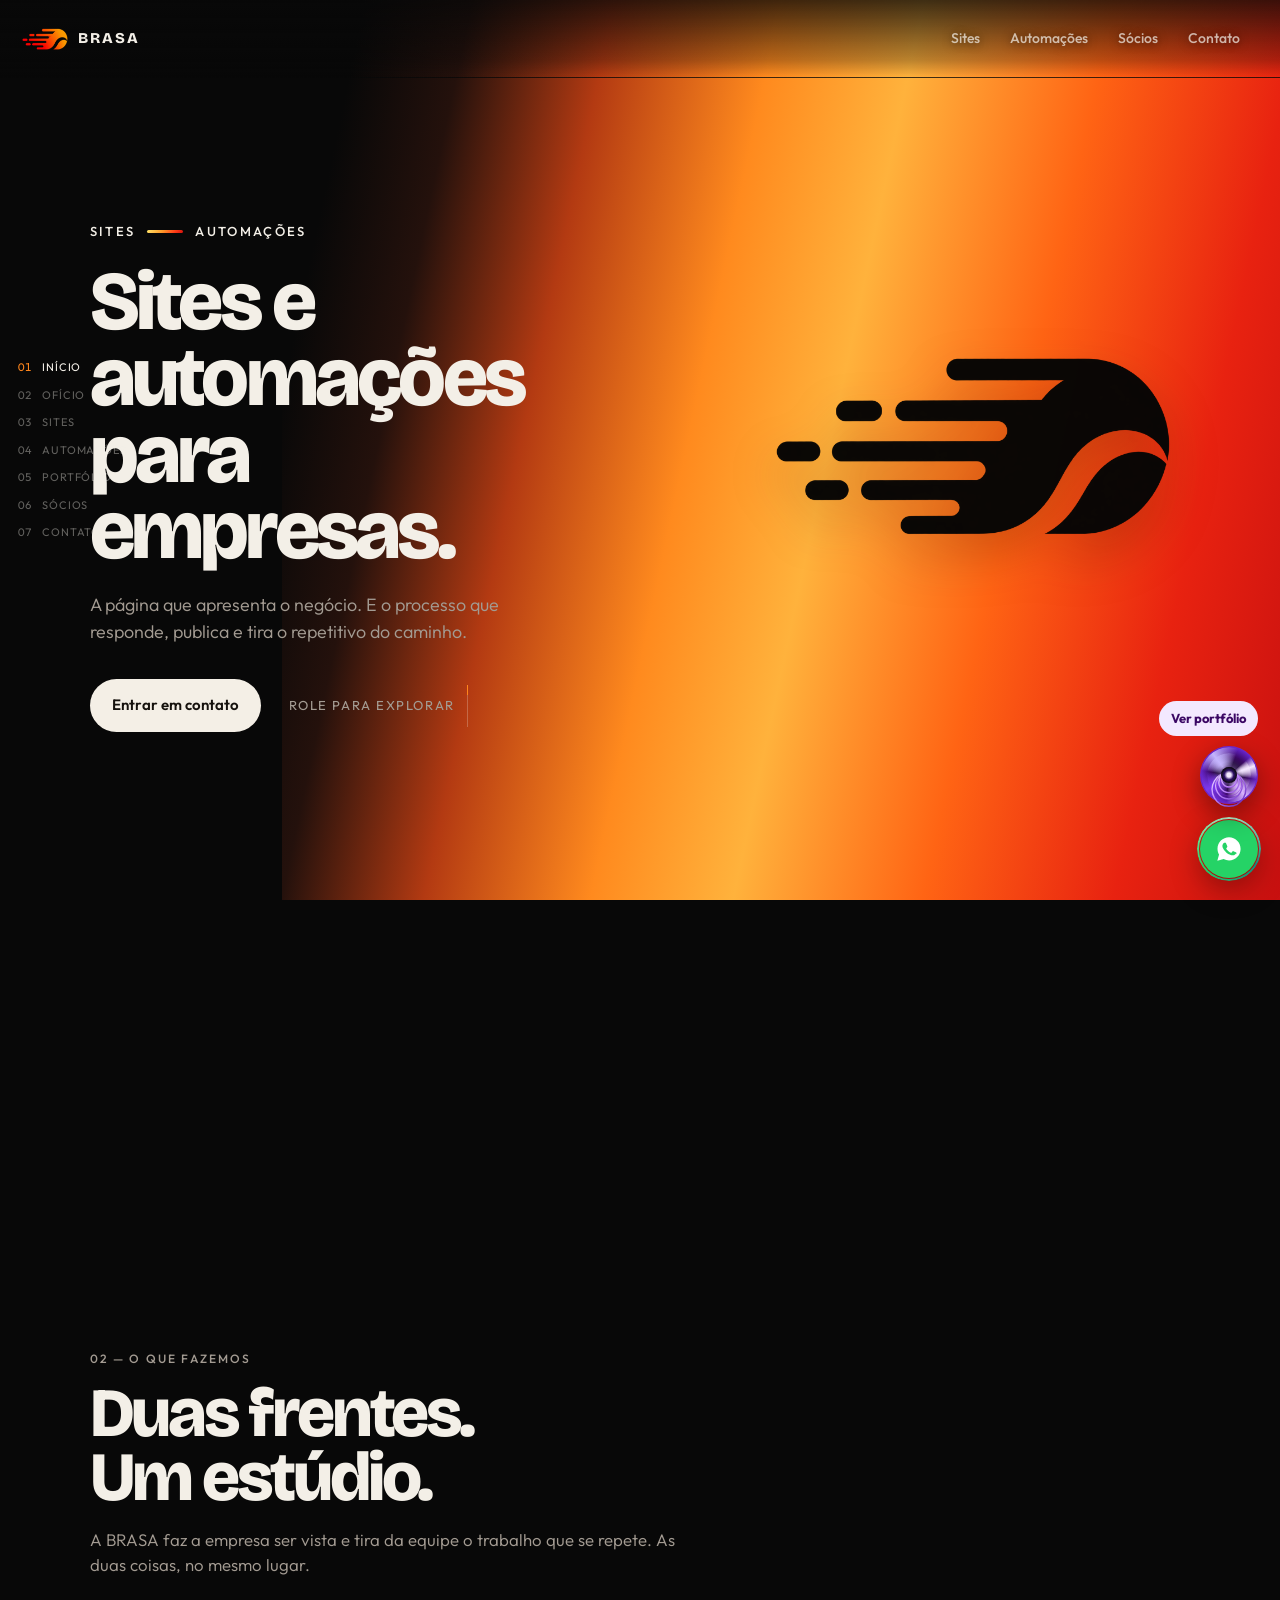
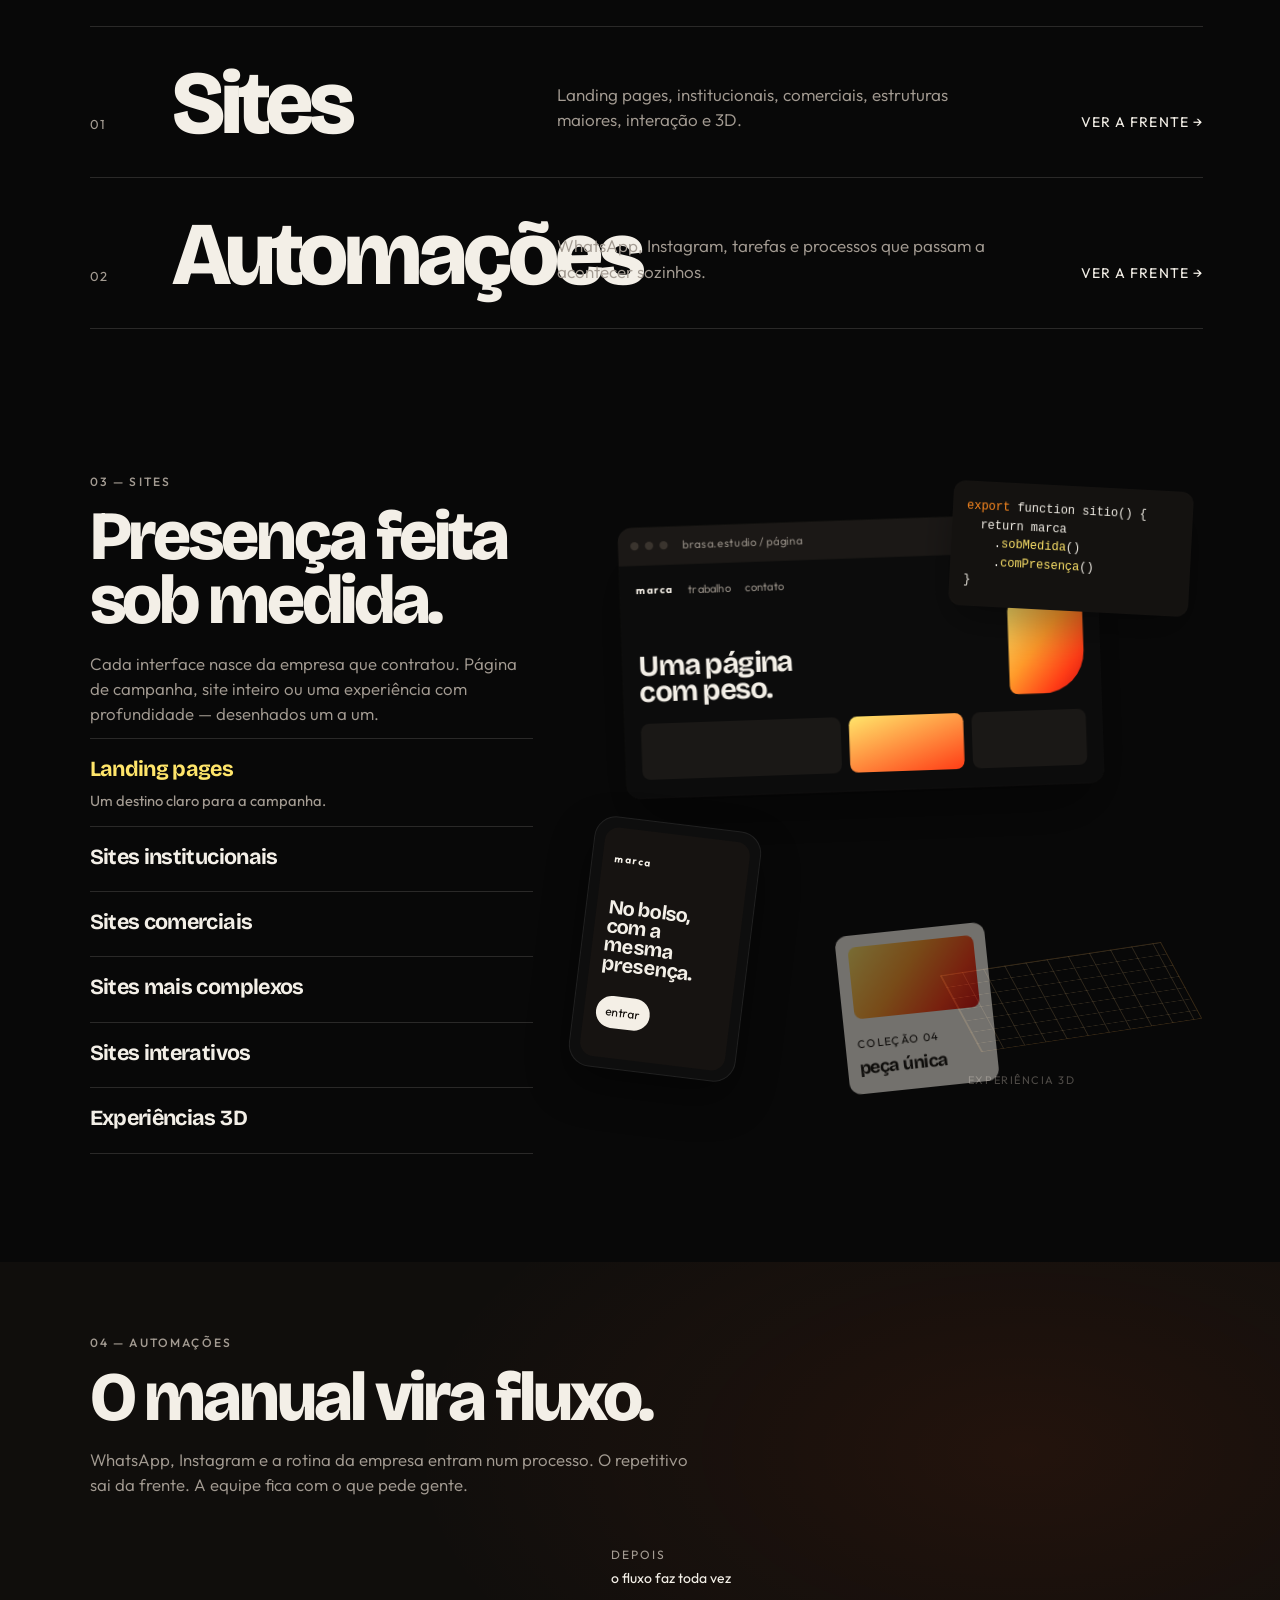
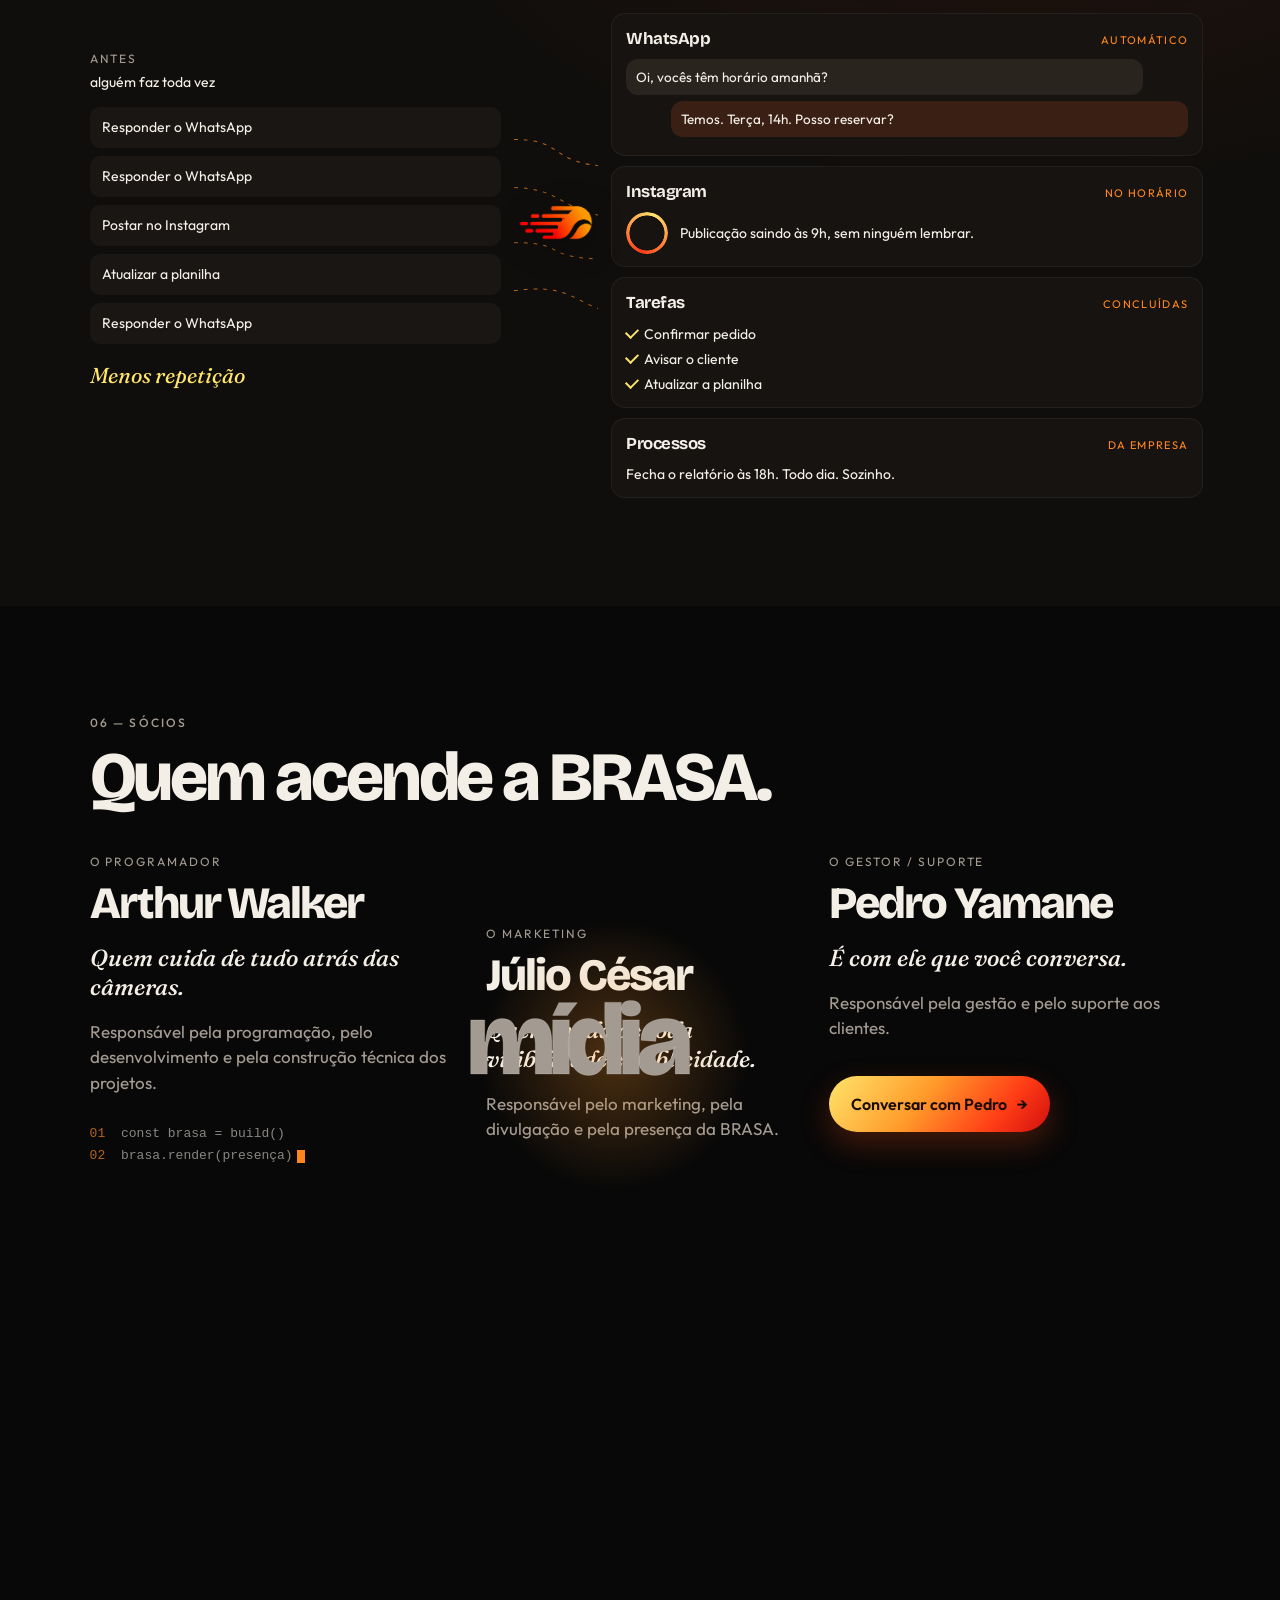
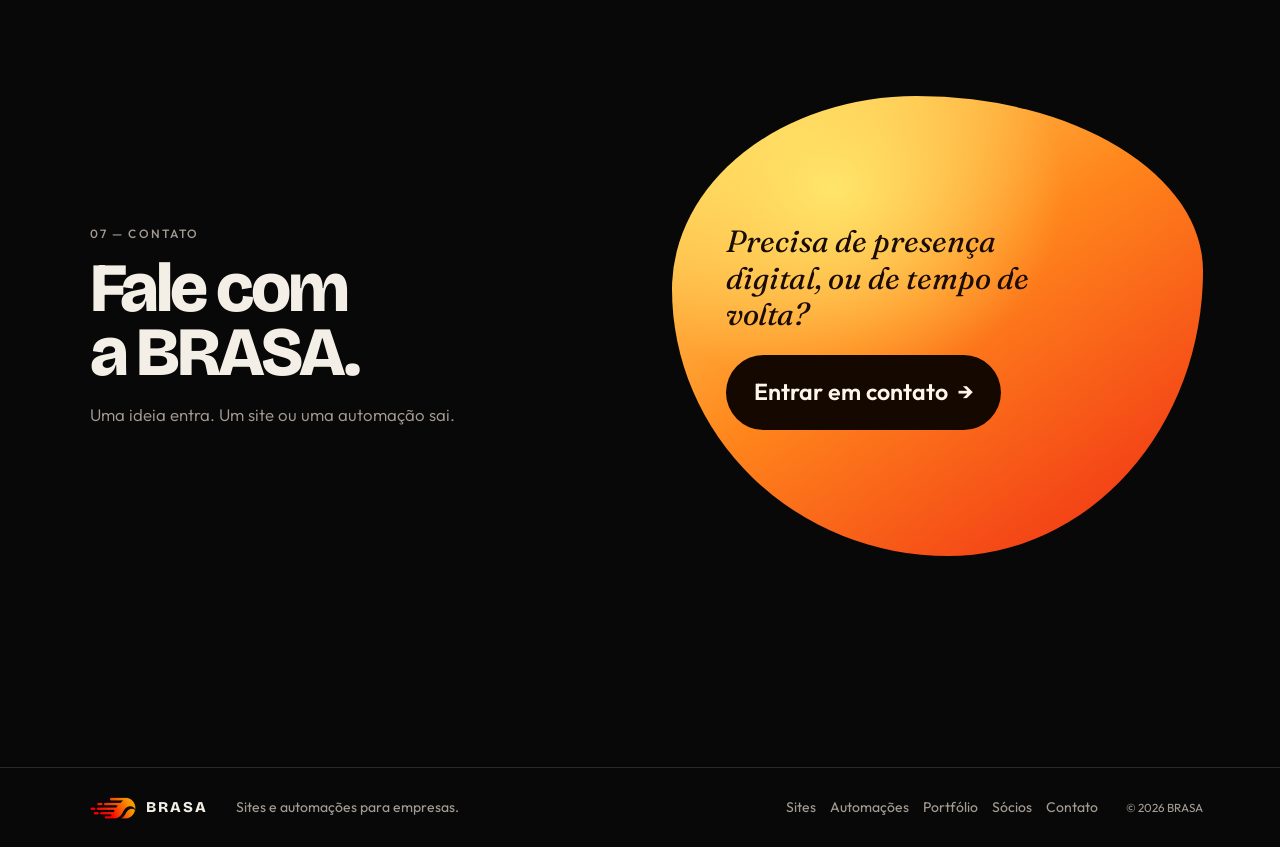
==== commit 1700ab5a: "Leva o portfólio para uma página própria, aberta pelo botão em espiral. Co-authored-by: Cursor <curs" ====
--- a/index.html
+++ b/index.html
@@ -29,7 +29,6 @@
     <nav class="nav-links" id="navLinks" aria-label="Seções">
       <a href="#sites" data-section="sites">Sites</a>
       <a href="#automacoes" data-section="automacoes">Automações</a>
-      <a href="#portfolio" data-section="portfolio">Portfólio</a>
       <a href="#socios" data-section="socios">Sócios</a>
       <a href="#contato" data-section="contato">Contato</a>
     </nav>
@@ -40,7 +39,7 @@
     <a href="#oficio" data-section="oficio"><span>02</span> Ofício</a>
     <a href="#sites" data-section="sites"><span>03</span> Sites</a>
     <a href="#automacoes" data-section="automacoes"><span>04</span> Automações</a>
-    <a href="#portfolio" data-section="portfolio"><span>05</span> Portfólio</a>
+    <a href="portfolio/"><span>05</span> Portfólio</a>
     <a href="#socios" data-section="socios"><span>06</span> Sócios</a>
     <a href="#contato" data-section="contato"><span>07</span> Contato</a>
   </nav>
@@ -238,75 +237,6 @@
           </article>
         </div>
       </div>
-    </section>
-
-    <section class="portfolio" id="portfolio" data-section-observe="portfolio">
-      <header class="port-intro">
-        <p class="index" data-reveal>05 — Portfólio</p>
-        <h2 data-reveal style="--d:.08s">Dois universos.</h2>
-        <p class="lede" data-reveal style="--d:.14s">Cada trabalho carrega o clima de quem pediu. Nenhum parece o outro.</p>
-      </header>
-
-      <article class="spread pet" id="petSpread">
-        <div class="pet-sheet">
-          <div class="sheet-grain" aria-hidden="true"></div>
-          <div class="scrap cream" aria-hidden="true"></div>
-          <div class="scrap pink" aria-hidden="true"></div>
-          <div class="scrap blue" aria-hidden="true"></div>
-          <div class="pet-copy">
-            <p class="pet-index">Projeto 01</p>
-            <h3>Seu Petshop</h3>
-            <p>Vitrine, banho e tosa, e uma página que parece a loja: amarela, direta, com personalidade.</p>
-            <a class="sticker" href="https://brasa-seupetshop.netlify.app/" target="_blank" rel="noopener noreferrer">Ver projeto <em>→</em></a>
-          </div>
-          <div class="mock pet-mock" data-depth="12">
-            <div class="mock-bar"><i></i><i></i><i></i><em>seupetshop</em></div>
-            <div class="pet-screen">
-              <div class="ps-nav"><b>PETSHOP</b><span>serviços</span><span>contato</span></div>
-              <p class="ps-kicker">banho · tosa · cuidado</p>
-              <p class="ps-title">SEU PET<br />MERECE UM<br />DIA DE<br /><span>ESTRELA.</span></p>
-              <div class="ps-actions"><em>quero cuidar</em><em class="ghost">serviços</em></div>
-              <i class="ps-note">hoje é dia de spa</i>
-            </div>
-          </div>
-        </div>
-
-        <div class="decos" aria-hidden="true">
-          <span class="float f1"><span class="layer" data-depth="28"><svg class="paw"><use href="#paw" /></svg></span></span>
-          <span class="float f2"><span class="layer" data-depth="40"><svg class="bone"><use href="#bone" /></svg></span></span>
-          <span class="float f3"><span class="layer" data-depth="22"><svg class="paw"><use href="#paw" /></svg></span></span>
-          <span class="float f4"><span class="layer" data-depth="46"><svg class="bone sm"><use href="#bone" /></svg></span></span>
-          <span class="float f5"><span class="layer" data-depth="34"><svg class="paw sm"><use href="#paw" /></svg></span></span>
-          <span class="float f6"><i class="dot pink"></i></span>
-          <span class="float f7"><i class="star"></i></span>
-        </div>
-      </article>
-
-      <article class="spread clinic" id="clinicSpread">
-        <div class="clinic-copy">
-          <p class="clinic-index">Projeto 02</p>
-          <h3>Sua Clínica<br />Odontológica</h3>
-          <p>Institucional clínico. Branco, calmo, com a confiança que uma clínica precisa passar antes da primeira consulta.</p>
-          <a class="clinic-btn" href="https://sua-clinica-odontologica.netlify.app/" target="_blank" rel="noopener noreferrer">Ver projeto <em>→</em></a>
-        </div>
-        <div class="clinic-stage">
-          <div class="mock clinic-mock" data-depth="10">
-            <div class="mock-bar light"><i></i><i></i><i></i><em>sua clínica</em></div>
-            <div class="cl-screen">
-              <div class="cl-nav"><b>Sua Clínica</b><span>proposta</span><span>contato</span></div>
-              <p class="cl-kicker">odontologia contemporânea</p>
-              <p class="cl-title">Seu sorriso<br />merece o melhor<br />cuidado.</p>
-              <i class="cl-wave"></i>
-              <div class="cl-dark" aria-hidden="true"></div>
-            </div>
-          </div>
-          <span class="tooth t1" data-depth="26"><svg><use href="#tooth" /></svg></span>
-          <span class="tooth t2" data-depth="18"><svg><use href="#tooth" /></svg></span>
-          <span class="tooth t3" data-depth="34"><svg><use href="#tooth" /></svg></span>
-          <span class="tooth t4" data-depth="16"><svg><use href="#tooth" /></svg></span>
-          <span class="tooth t5" data-depth="28"><svg><use href="#tooth" /></svg></span>
-        </div>
-      </article>
     </section>
 
     <section class="socios" id="socios" data-section-observe="socios">
@@ -362,7 +292,7 @@
     <nav aria-label="Rodapé">
       <a href="#sites">Sites</a>
       <a href="#automacoes">Automações</a>
-      <a href="#portfolio">Portfólio</a>
+      <a href="portfolio/">Portfólio</a>
       <a href="#socios">Sócios</a>
       <a href="#contato">Contato</a>
     </nav>
@@ -378,22 +308,31 @@
     <span class="wa-label">WhatsApp</span>
   </a>
 
-  <svg xmlns="http://www.w3.org/2000/svg" class="sprite" aria-hidden="true">
-    <symbol id="paw" viewBox="0 0 64 64">
-      <ellipse cx="15" cy="24" rx="7" ry="9" />
-      <ellipse cx="29" cy="13" rx="7.2" ry="9.2" />
-      <ellipse cx="44" cy="15" rx="7" ry="9" />
-      <ellipse cx="54" cy="27" rx="6.2" ry="8" />
-      <path d="M20 38c0-7 5.4-12 12-12s12 5 12 12c0 9-5.2 16-12 18S20 48 20 38z" />
-    </symbol>
-    <symbol id="bone" viewBox="0 0 88 36">
-      <path d="M16 10a7 7 0 1 0-1.2 8.2A7 7 0 1 0 16 28h56a7 7 0 1 0 1.2-9.8A7 7 0 1 0 72 10H16z" />
-    </symbol>
-    <symbol id="tooth" viewBox="0 0 48 68">
-      <path fill="none" stroke="currentColor" stroke-width="1.6" stroke-linejoin="round" d="M10 18C10 8 16 3 24 3s14 5 14 15c1.2 9 5 16 5 25 0 9-4.5 18-9 18-3.2 0-4.2-5-10-5s-6.6 5-9.8 5c-4.6 0-9-9-9-18 0-9 3.6-16 4.8-25z" />
-    </symbol>
-  </svg>
-
+  <a class="portal" href="portfolio/" aria-label="Ver portfólio">
+    <span class="portal-vortex" aria-hidden="true"></span>
+    <span class="portal-vortex portal-vortex-2" aria-hidden="true"></span>
+    <span class="portal-spin" aria-hidden="true">
+      <svg viewBox="0 0 120 120">
+        <defs>
+          <linearGradient id="violet" x1="0" y1="0" x2="1" y2="1">
+            <stop offset="0%" stop-color="#f3e8ff" />
+            <stop offset="42%" stop-color="#c084fc" />
+            <stop offset="100%" stop-color="#5b21b6" />
+          </linearGradient>
+        </defs>
+        <path fill="none" stroke="url(#violet)" stroke-width="3.4" stroke-linecap="round" d="M60 57 m0-3 a3 3 0 1 1-.2 0 a7 7 0 1 0 .2 0 a12 12 0 1 1-.2 0 a18 18 0 1 0 .2 0 a25 25 0 1 1-.2 0 a33 33 0 1 0 .2 0 a42 42 0 1 1-.3 0" />
+      </svg>
+    </span>
+    <span class="portal-spin portal-spin-back" aria-hidden="true">
+      <svg viewBox="0 0 120 120">
+        <path fill="none" stroke="#7e22ce" stroke-width="1.6" stroke-linecap="round" opacity="0.85" d="M60 54 m0-6 a6 6 0 1 0 .2 0 a14 14 0 1 1-.2 0 a24 24 0 1 0 .2 0 a36 36 0 1 1-.3 0" />
+      </svg>
+    </span>
+    <span class="portal-hole" aria-hidden="true"></span>
+    <span class="portal-say">Ver portfólio</span>
+  </a>
+
+  <script src="js/analytics.js"></script>
   <script src="js/main.js"></script>
 </body>
 </html>
--- a/css/style.css
+++ b/css/style.css
@@ -140,15 +140,15 @@
 [data-reveal="scale"] { transform: scale(0.96) translateY(16px); }
 [data-reveal].is-in { opacity: 1; transform: none; }
 
-.btn-primary, .btn-flame, .contact-btn, .sticker, .clinic-btn {
+.btn-primary, .btn-flame, .contact-btn {
   display: inline-flex; align-items: center; gap: 10px;
   text-decoration: none; font-weight: 600;
 }
-.btn-primary em, .btn-flame em, .contact-btn em, .sticker em, .clinic-btn em, .ol-go em {
+.btn-primary em, .btn-flame em, .contact-btn em, .ol-go em {
   font-style: normal; display: inline-block; transition: transform 0.35s var(--ease);
 }
 .btn-primary:hover em, .btn-flame:hover em, .contact-btn:hover em,
-.sticker:hover em, .clinic-btn:hover em, .oficio-row:hover .ol-go em { transform: translateX(6px); }
+.oficio-row:hover .ol-go em { transform: translateX(6px); }
 
 .btn-primary {
   background: var(--paper); color: #16120e; border-radius: 999px;
@@ -240,7 +240,7 @@
   display: block; overflow: hidden;
 }
 
-.oficio, .sites, .auto, .port-intro, .socios, .contact, .footer {
+.oficio, .sites, .auto, .socios, .contact, .footer {
   padding-left: 7vw; padding-right: 6vw;
 }
 .oficio { padding-top: 8vh; padding-bottom: 6vh; }
@@ -460,135 +460,6 @@
   100% { opacity: 0; }
 }
 
-.port-intro { padding-top: 12vh; padding-bottom: 48px; }
-.spread { position: relative; }
-.pet { padding: 0 3vw 8vh; }
-.pet-sheet {
-  position: relative; background: #ffd23e; color: #16120e;
-  min-height: 760px; padding: 54px 48px 48px;
-  display: grid; grid-template-columns: 0.86fr 1.14fr; gap: 24px; align-items: center;
-  clip-path: polygon(1.2% 2.2%, 8% 0.4%, 18% 1.8%, 31% 0%, 46% 1.6%, 61% 0.3%, 74% 1.7%, 88% 0.2%, 98.2% 2%, 99.6% 12%, 98.2% 24%, 100% 40%, 98.4% 56%, 100% 72%, 98.6% 86%, 99.2% 97%, 88% 99.4%, 72% 98%, 56% 100%, 40% 98.2%, 24% 100%, 10% 98.3%, 1% 99%, 0.3% 84%, 1.6% 68%, 0% 50%, 1.4% 32%, 0.2% 14%);
-  box-shadow: 0 30px 70px rgba(0,0,0,.35);
-  transform: rotate(-0.4deg);
-}
-.sheet-grain {
-  position: absolute; inset: 0; pointer-events: none; opacity: 0.18; mix-blend-mode: multiply;
-  background-image: url("data:image/svg+xml;utf8,<svg xmlns='http://www.w3.org/2000/svg' width='160' height='160'><filter id='n'><feTurbulence type='fractalNoise' baseFrequency='.85' numOctaves='2'/></filter><rect width='100%' height='100%' filter='url(%23n)' opacity='.55'/></svg>");
-}
-.scrap { position: absolute; pointer-events: none; }
-.scrap.cream { width: 180px; height: 120px; background: #f6f0e4; left: 38%; top: 8%; transform: rotate(8deg); box-shadow: 6px 8px 0 rgba(0,0,0,.08); }
-.scrap.pink { width: 90px; height: 90px; border-radius: 50%; background: #ff7eb6; right: 7%; top: 10%; box-shadow: 4px 6px 0 rgba(0,0,0,.12); }
-.scrap.blue { width: 140px; height: 180px; background: #3c7dff; right: 0; bottom: 0; }
-.pet-copy, .pet-mock { position: relative; z-index: 2; }
-.pet-index, .clinic-index { margin: 0 0 10px; letter-spacing: 0.16em; text-transform: uppercase; font-size: 12px; font-weight: 600; }
-.pet-copy h3 { font-size: clamp(3.4rem, 6vw, 6rem); }
-.pet-copy p { max-width: 28rem; font-size: 1.05rem; }
-.sticker {
-  margin-top: 18px; background: #16120e; color: #fff8ea;
-  padding: 14px 18px 14px 20px; border-radius: 4px 14px 6px 12px;
-  transform: rotate(-2.5deg); box-shadow: 5px 6px 0 #ff7eb6;
-  transition: transform 0.35s var(--ease), box-shadow 0.35s var(--ease);
-}
-.sticker:hover { transform: rotate(0deg) translateY(-4px); box-shadow: 8px 10px 0 #ff7eb6; }
-.mock { transform-style: preserve-3d; will-change: transform; }
-.pet-mock {
-  background: #111; border-radius: 16px; overflow: hidden;
-  box-shadow: 0 24px 40px rgba(0,0,0,.28), 0 2px 0 rgba(255,255,255,.25) inset;
-  transform: rotate(2.5deg);
-}
-.pet-screen { background: #ffd23e; color: #16120e; padding: 16px 16px 20px; min-height: 390px; position: relative; }
-.ps-nav { display: flex; gap: 12px; align-items: center; font-size: 11px; }
-.ps-nav b { letter-spacing: -0.04em; font-family: var(--font-d); font-size: 16px; }
-.ps-kicker { letter-spacing: 0.14em; text-transform: uppercase; font-size: 10px; margin: 22px 0 8px; }
-.ps-title { margin: 0; font-family: var(--font-d); font-weight: 800; font-size: clamp(32px, 4vw, 52px); line-height: 0.86; letter-spacing: -0.05em; }
-.ps-title span { position: relative; display: inline-block; }
-.ps-title span::after {
-  content: ""; position: absolute; left: -4%; right: -6%; bottom: 6%; height: 10px;
-  border: 3px solid #ff4fa0; border-radius: 50%; border-top: 0; transform: rotate(-2deg);
-}
-.ps-actions { display: flex; gap: 8px; margin-top: 16px; }
-.ps-actions em { font-style: normal; font-size: 11px; background: #16120e; color: #fff; border-radius: 99px; padding: 7px 10px; }
-.ps-actions .ghost { background: transparent; color: #16120e; border: 1.5px solid #16120e; }
-.ps-note {
-  position: absolute; right: 16px; bottom: 18px; background: #fff; color: #16120e;
-  font-style: normal; font-family: var(--font-d); font-weight: 800; font-size: 13px;
-  padding: 8px 10px; transform: rotate(-6deg); box-shadow: 3px 3px 0 #16120e;
-}
-.decos { position: absolute; inset: 0; pointer-events: none; z-index: 3; }
-.decos .float { position: absolute; }
-.paw, .bone { display: block; overflow: visible; }
-.paw { width: 68px; height: 68px; fill: #16120e; filter: drop-shadow(4px 6px 0 rgba(0,0,0,.15)); }
-.paw.sm { width: 42px; height: 42px; fill: #fff; }
-.bone { width: 84px; height: 36px; fill: #fff8ea; filter: drop-shadow(4px 5px 0 rgba(0,0,0,.16)); }
-.bone.sm { width: 58px; }
-.f1 { left: 52%; top: 8%; animation: bob 5.5s ease-in-out infinite; }
-.f2 { right: 4%; top: 46%; animation: bob 7s ease-in-out infinite reverse; }
-.f3 { left: 62%; bottom: 4%; animation: bob 6.2s ease-in-out infinite; }
-.f4 { right: 14%; bottom: 2%; animation: bob 8s ease-in-out infinite; }
-.f5 { right: 28%; top: 34%; animation: bob 4.8s ease-in-out infinite reverse; }
-.f6 { right: 8%; top: 6%; }
-.f7 { left: 48%; top: 14%; }
-.dot.pink { display: block; width: 22px; height: 22px; border-radius: 50%; background: #ff4fa0; box-shadow: 3px 3px 0 #16120e; animation: bob 5s ease-in-out infinite; }
-.star {
-  display: block; width: 18px; height: 18px; background: #3c7dff;
-  clip-path: polygon(50% 0, 61% 35%, 98% 35%, 68% 57%, 79% 100%, 50% 72%, 21% 100%, 32% 57%, 2% 35%, 39% 35%);
-  animation: spin 9s linear infinite;
-}
-@keyframes bob {
-  50% { translate: 0 -12px; }
-}
-.layer { display: block; will-change: transform; }
-
-.clinic {
-  display: grid; grid-template-columns: 0.78fr 1.22fr; gap: 4vw; align-items: center;
-  padding: 10vh 7vw 12vh; color: #143040;
-  background: linear-gradient(115deg, #f7fbfe 0%, #e7f3fb 48%, #d5eaf6 100%);
-  min-height: 92vh;
-}
-.clinic-copy h3 { font-size: clamp(3rem, 5vw, 5.2rem); color: #123246; }
-.clinic-copy p { max-width: 32rem; color: #3d5a6b; }
-.clinic-btn {
-  margin-top: 22px; color: #123246; border: 1.5px solid #123246;
-  border-radius: 999px; padding: 14px 22px; background: transparent;
-  transition: background 0.35s ease, color 0.35s ease, transform 0.35s var(--ease);
-}
-.clinic-btn:hover { background: #123246; color: #f4fbff; transform: translateY(-2px); }
-.clinic-stage { position: relative; min-height: 560px; perspective: 1100px; }
-.clinic-mock {
-  position: relative; z-index: 2; width: min(100%, 640px); margin-left: auto;
-  background: #fff; border-radius: 18px; overflow: hidden;
-  box-shadow: 0 30px 70px rgba(30, 70, 100, 0.16);
-}
-.mock-bar.light { background: #f3f7fa; color: #7d93a1; }
-.cl-screen { position: relative; min-height: 420px; background: linear-gradient(180deg, #fff, #eef6fb); padding: 22px 22px 28px; overflow: hidden; }
-.cl-nav { display: flex; gap: 14px; font-size: 12px; color: #6d8796; align-items: center; }
-.cl-nav b { color: #16384c; font-family: var(--font-d); letter-spacing: -0.03em; }
-.cl-kicker { letter-spacing: 0.16em; text-transform: uppercase; font-size: 10px; color: #6f9aaf; margin: 28px 0 8px; }
-.cl-title { margin: 0; max-width: 14ch; font-family: var(--font-d); font-weight: 800; font-size: clamp(32px, 4vw, 48px); line-height: 0.95; letter-spacing: -0.045em; color: #14506a; }
-.cl-wave {
-  position: absolute; left: -10%; right: 20%; top: 46%; height: 70px; border-radius: 50%;
-  border-top: 10px solid #9ec9dc; opacity: 0.9;
-}
-.cl-dark {
-  position: absolute; right: 0; top: 0; bottom: 0; width: 28%;
-  background: linear-gradient(90deg, transparent, #101418 30%);
-}
-.cl-dark::after {
-  content: ""; position: absolute; right: 8%; top: 18%; width: 140px; height: 140px; border-radius: 50%;
-  border: 1px solid rgba(180, 210, 220, 0.35);
-}
-.tooth { position: absolute; color: #7eafc6; z-index: 3; }
-.tooth svg { width: 42px; height: 58px; display: block; }
-.t1 { left: 0; top: 6%; animation: toothFloat 8s ease-in-out infinite; }
-.t2 { left: 10%; bottom: 2%; animation: toothFloat 10s ease-in-out infinite reverse; }
-.t3 { right: 0; top: 4%; animation: toothFloat 9s ease-in-out infinite; }
-.t4 { right: 8%; bottom: 4%; animation: toothFloat 11s ease-in-out infinite reverse; }
-.t5 { left: 42%; top: -4%; animation: toothFloat 7.5s ease-in-out infinite; }
-.t2 svg, .t4 svg { width: 30px; height: 42px; opacity: 0.7; }
-@keyframes toothFloat {
-  50% { translate: 0 -14px; rotate: 6deg; }
-}
-
 .socios { padding-top: 12vh; padding-bottom: 10vh; }
 .socios-head { margin-bottom: 36px; }
 .partners { display: grid; grid-template-columns: 1.05fr 0.9fr 1.05fr; gap: 22px; align-items: start; }
@@ -674,13 +545,13 @@
 }
 .wa svg { width: 28px; height: 28px; position: relative; z-index: 1; }
 .wa-label {
-  position: absolute; right: 68px; white-space: nowrap;
+  position: absolute; right: calc(100% + 10px); top: 50%; white-space: nowrap;
   background: var(--paper); color: #140800; border-radius: 999px;
   padding: 8px 12px; font-size: 13px; font-weight: 600;
-  opacity: 0; transform: translateX(6px); pointer-events: none;
+  opacity: 0; transform: translateY(-50%) translateX(6px); pointer-events: none;
   transition: opacity 0.3s ease, transform 0.3s var(--ease);
 }
-.wa:hover .wa-label, .wa:focus-visible .wa-label { opacity: 1; transform: none; }
+.wa:hover .wa-label, .wa:focus-visible .wa-label { opacity: 1; transform: translateY(-50%); }
 .wa-ring {
   position: absolute; inset: -3px; border-radius: 50%; padding: 2px;
   background: conic-gradient(from 0deg, #b8f5cf, #128c7e, #25d366, #b8f5cf);
@@ -696,6 +567,60 @@
   0% { box-shadow: 0 0 0 0 rgba(37, 211, 102, 0.45); }
   70% { box-shadow: 0 0 0 16px rgba(37, 211, 102, 0); }
   100% { box-shadow: 0 0 0 0 rgba(37, 211, 102, 0); }
+}
+
+.portal {
+  position: fixed; right: 22px; bottom: 96px; z-index: 65;
+  width: 58px; height: 58px; border-radius: 50%;
+  display: grid; place-items: center; text-decoration: none;
+  background:
+    radial-gradient(circle at 50% 50%, #1a0533 0 28%, #3b0764 46%, #6d28d9 72%, #c4b5fd 100%);
+  box-shadow: 0 10px 28px rgba(0,0,0,.4), 0 0 0 0 rgba(168, 85, 247, 0.35);
+  animation: portalGlow 3.2s ease-in-out infinite;
+  transition: transform 0.45s var(--ease);
+}
+.portal:hover, .portal:focus-visible { transform: scale(1.08); }
+.portal-vortex {
+  position: absolute; inset: 1px; border-radius: 50%;
+  background: conic-gradient(from 20deg, transparent 0 8%, #f5e9ff 14%, transparent 22%, #d8b4fe 34%, transparent 46%, #7c3aed 60%, transparent 72%, #c4b5fd 84%, transparent 100%);
+  -webkit-mask: radial-gradient(circle, transparent 18%, #000 34%, #000 68%, transparent 80%);
+  mask: radial-gradient(circle, transparent 18%, #000 34%, #000 68%, transparent 80%);
+  animation: spin 4.8s linear infinite;
+}
+.portal-vortex-2 { inset: 7px; opacity: 0.8; animation-duration: 7.5s; animation-direction: reverse; }
+.portal:hover .portal-vortex, .portal:focus-visible .portal-vortex { animation-duration: 1.4s; }
+.portal:hover .portal-vortex-2, .portal:focus-visible .portal-vortex-2 { animation-duration: 2.2s; }
+.portal-spin, .portal-spin-back {
+  position: absolute; inset: 5px; border-radius: 50%;
+  display: grid; place-items: center;
+}
+.portal-spin { animation: spin 6.5s linear infinite; }
+.portal-spin-back { inset: 8px; animation: spin 10s linear infinite reverse; opacity: 0.9; }
+.portal:hover .portal-spin, .portal:focus-visible .portal-spin { animation-duration: 1.8s; }
+.portal:hover .portal-spin-back, .portal:focus-visible .portal-spin-back { animation-duration: 2.8s; }
+.portal-spin svg, .portal-spin-back svg { width: 100%; height: 100%; overflow: visible; }
+.portal-hole {
+  position: relative; z-index: 1; width: 16px; height: 16px; border-radius: 50%;
+  background: radial-gradient(circle, #f5e9ff 0 18%, #2e1065 42%, #080808 70%);
+  box-shadow: 0 0 12px rgba(216, 180, 254, 0.8);
+}
+.portal-say {
+  position: absolute; right: 0; bottom: calc(100% + 10px);
+  background: #f3e8ff; color: #3b0764; border-radius: 999px;
+  padding: 8px 12px; font-size: 13px; font-weight: 700; white-space: nowrap;
+  pointer-events: none;
+  animation: portalSay 5.6s ease-in-out infinite;
+}
+.portal:hover .portal-say, .portal:focus-visible .portal-say {
+  animation: none; opacity: 1; transform: none;
+}
+@keyframes portalGlow {
+  50% { box-shadow: 0 12px 32px rgba(0,0,0,.45), 0 0 22px rgba(168, 85, 247, 0.55); }
+}
+@keyframes portalSay {
+  0%, 58% { opacity: 0; transform: translateY(8px); }
+  70%, 88% { opacity: 1; transform: none; }
+  100% { opacity: 0; transform: translateY(-6px); }
 }
 
 @media (max-width: 1100px) {
@@ -747,13 +672,9 @@
   .machine { grid-template-columns: 1fr; }
   .core { min-height: 90px; }
   .flow-lines { display: none; }
-  .pet-sheet { grid-template-columns: 1fr; min-height: 0; padding: 36px 22px 28px; }
-  .clinic { grid-template-columns: 1fr; padding: 64px 22px 72px; }
-  .clinic-stage { min-height: 480px; }
   .contact { grid-template-columns: 1fr; min-height: 0; }
   .contact-panel { border-radius: 36px; min-height: 0; padding: 36px 24px; }
-  .oficio, .sites, .auto, .port-intro, .socios, .contact, .footer { padding-left: 22px; padding-right: 22px; }
-  .pet { padding: 0 12px 48px; }
+  .oficio, .sites, .auto, .socios, .contact, .footer { padding-left: 22px; padding-right: 22px; }
   .ink { height: 34vh; margin-top: -28px; }
 }
 
@@ -780,9 +701,9 @@
   .stage { min-height: 460px; }
   .footer nav { margin-left: 0; width: 100%; flex-wrap: wrap; }
   .wa { width: 52px; height: 52px; right: 14px; bottom: 14px; }
+  .portal { width: 48px; height: 48px; right: 16px; bottom: 78px; }
+  .portal-say { font-size: 12px; padding: 6px 10px; }
+  .portal-hole { width: 13px; height: 13px; }
   .logo-wrap { padding: 4% 10% 72px; }
-  .scrap.blue { width: 80px; height: 100px; }
-  .scrap.cream { display: none; }
-  .f1, .f5, .f7 { display: none; }
   .ink { height: 32vh; margin-top: -24px; }
 }
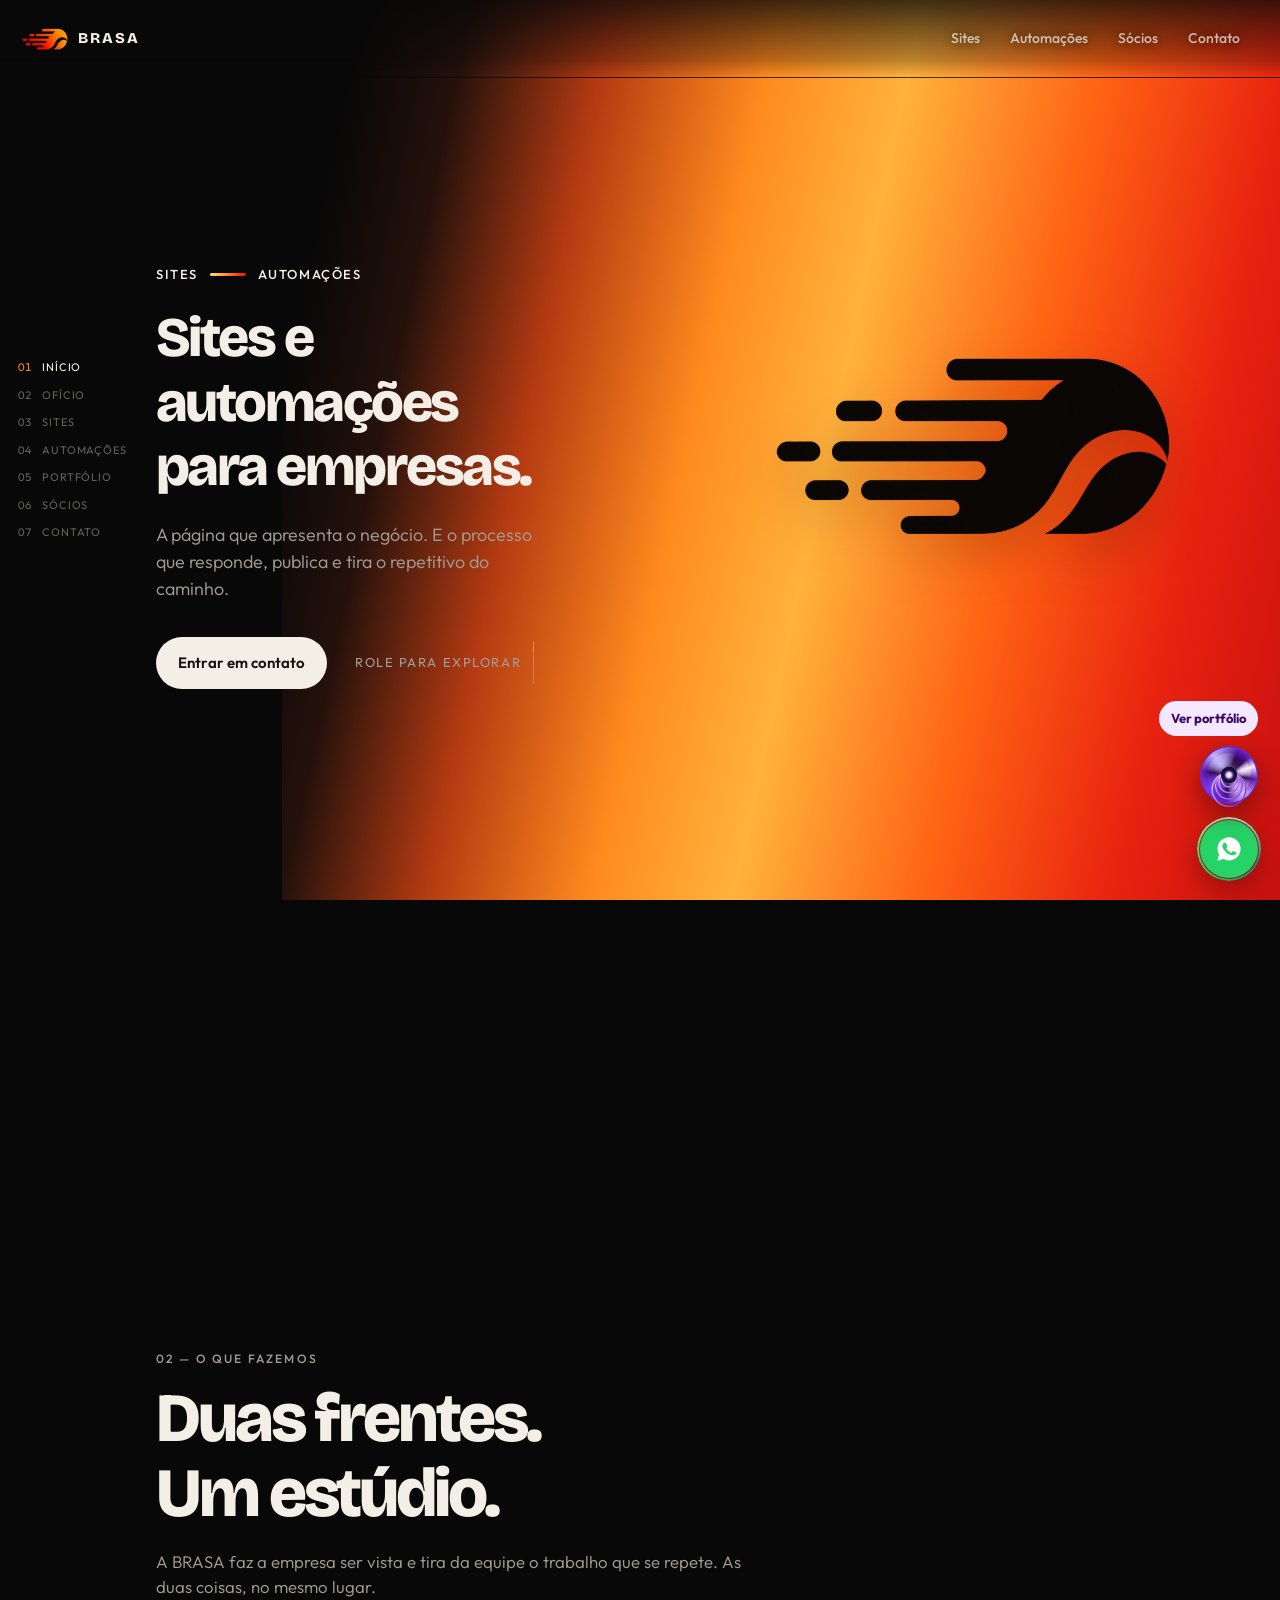
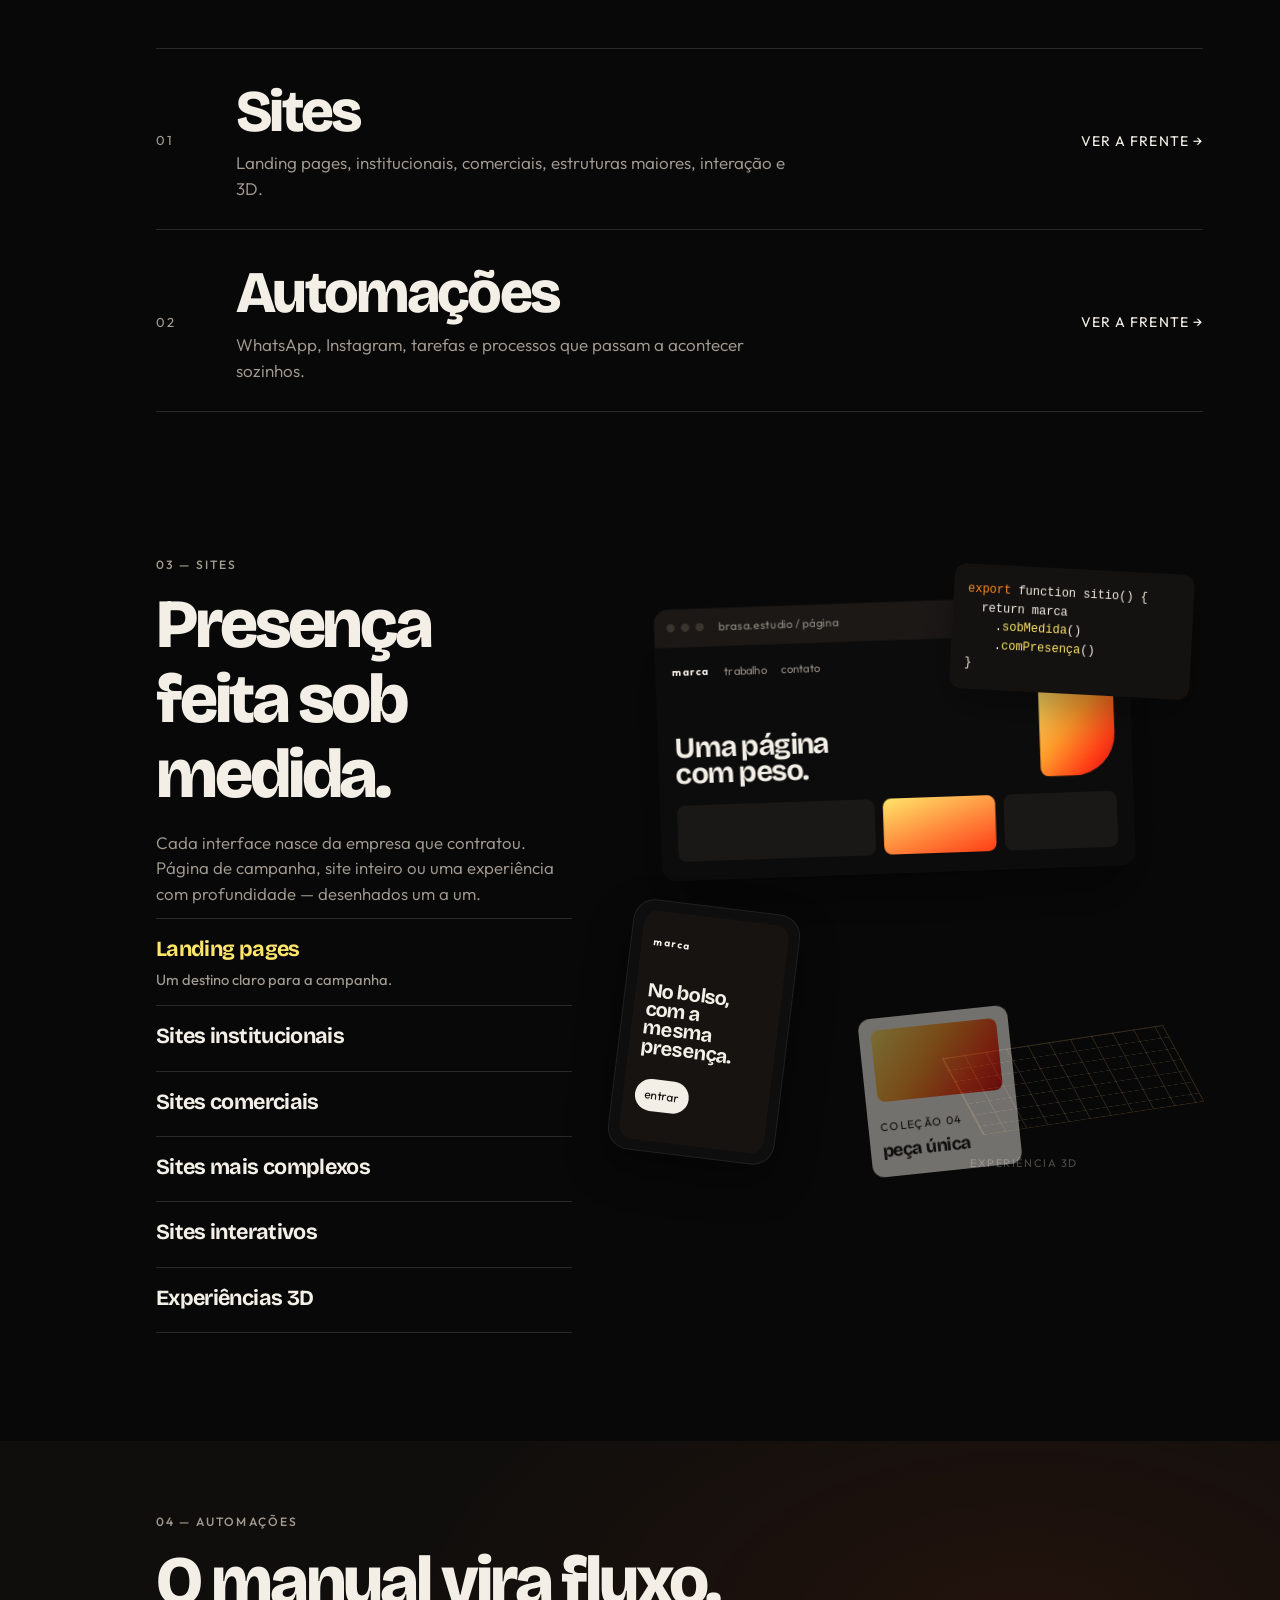
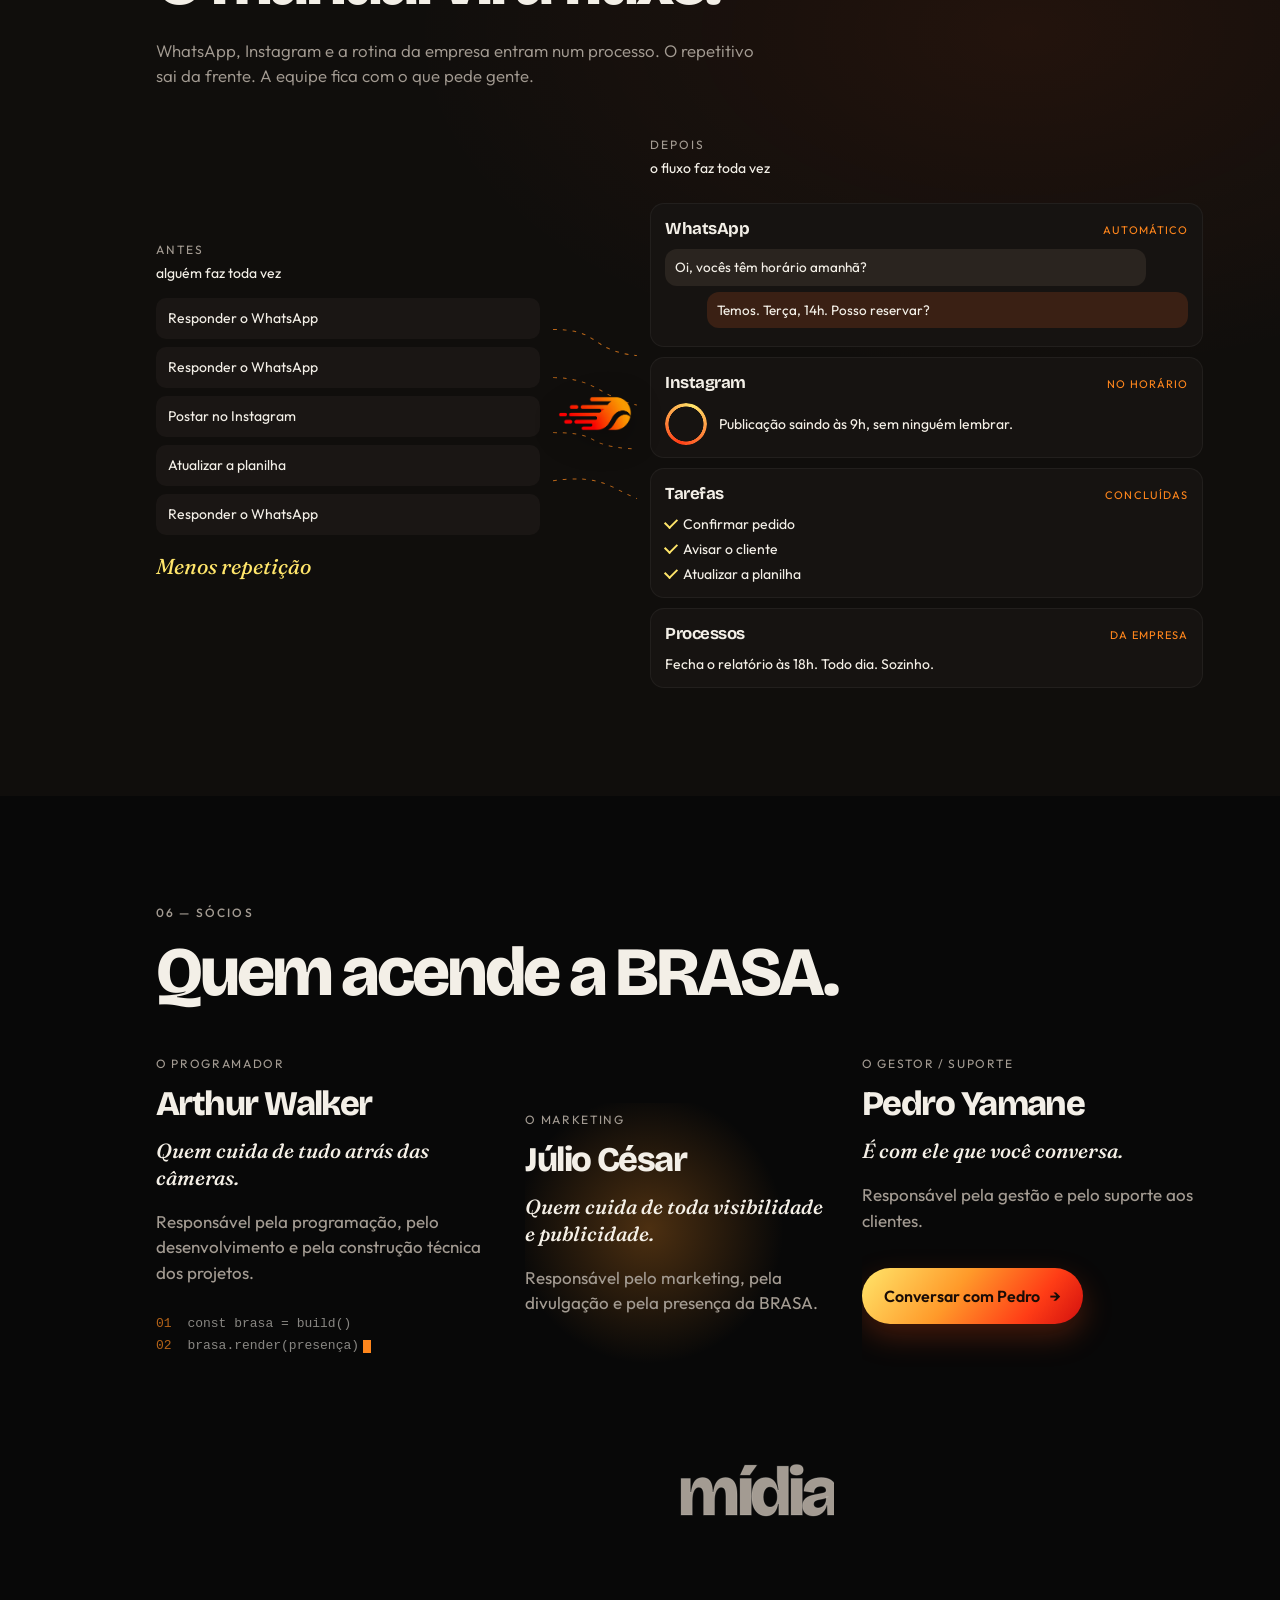
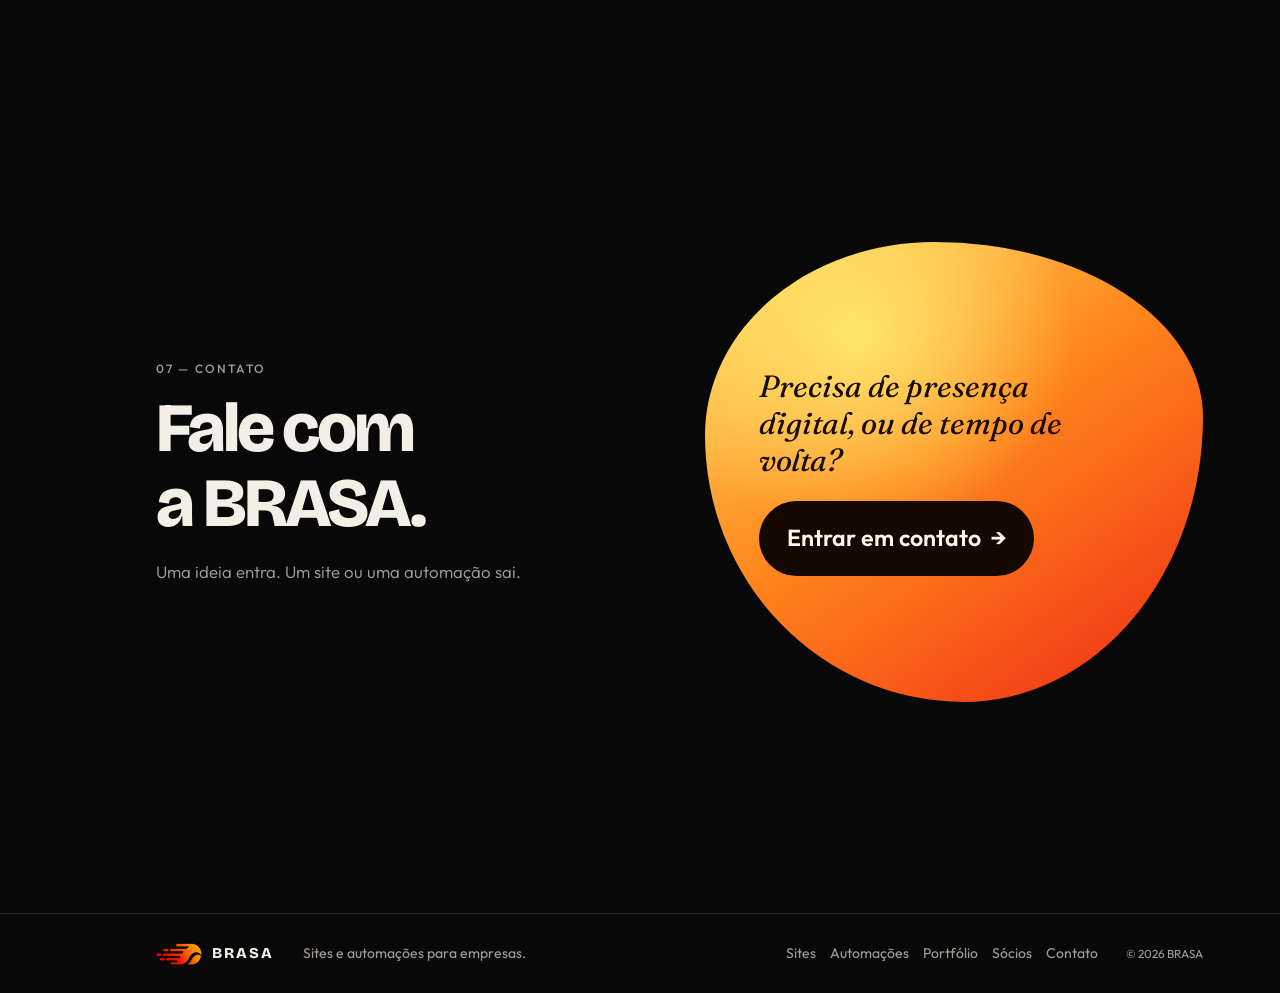
==== commit 14b9888a: "Encaixa os textos da página e faz o admin contar o portfólio, sempre pedindo login. Co-authored-by: " ====
--- a/index.html
+++ b/index.html
@@ -88,14 +88,18 @@
       <div class="oficio-rows">
         <a class="oficio-row" href="#sites" data-reveal style="--d:.05s">
           <span class="ol-n">01</span>
-          <span class="ol-title">Sites</span>
-          <span class="ol-desc">Landing pages, institucionais, comerciais, estruturas maiores, interação e 3D.</span>
+          <span class="ol-copy">
+            <span class="ol-title">Sites</span>
+            <span class="ol-desc">Landing pages, institucionais, comerciais, estruturas maiores, interação e 3D.</span>
+          </span>
           <span class="ol-go">Ver a frente <em>→</em></span>
         </a>
         <a class="oficio-row" href="#automacoes" data-reveal style="--d:.12s">
           <span class="ol-n">02</span>
-          <span class="ol-title">Automações</span>
-          <span class="ol-desc">WhatsApp, Instagram, tarefas e processos que passam a acontecer sozinhos.</span>
+          <span class="ol-copy">
+            <span class="ol-title">Automações</span>
+            <span class="ol-desc">WhatsApp, Instagram, tarefas e processos que passam a acontecer sozinhos.</span>
+          </span>
           <span class="ol-go">Ver a frente <em>→</em></span>
         </a>
       </div>
--- a/css/style.css
+++ b/css/style.css
@@ -78,8 +78,10 @@
 }
 .brand img { width: 46px; height: auto; }
 .nav-current {
-  margin: 0; color: var(--muted); font-size: 12px; letter-spacing: 0.16em;
+  margin: 0; min-width: 0; max-width: 34vw;
+  color: var(--muted); font-size: 12px; letter-spacing: 0.12em;
   text-transform: uppercase; display: none;
+  white-space: nowrap; overflow: hidden; text-overflow: ellipsis;
 }
 .nav-links {
   margin-left: auto; display: flex; align-items: center; gap: 6px;
@@ -127,9 +129,9 @@
 }
 h1, h2, h3, .ol-title {
   font-family: var(--font-d); font-weight: 800; letter-spacing: -0.045em;
-  line-height: 0.92; margin: 0;
-}
-h1 { font-size: clamp(3.4rem, 6.5vw, 6.7rem); }
+  line-height: 1.08; margin: 0;
+}
+h1 { font-size: clamp(2.55rem, 4.35vw, 4.85rem); line-height: 1.16; }
 h2 { font-size: clamp(2.8rem, 5.4vw, 5.4rem); }
 .lede { margin: 18px 0 0; max-width: 38rem; color: var(--muted); font-size: 1.05rem; font-weight: 340; }
 [data-reveal] {
@@ -167,13 +169,15 @@
 .hero-copy {
   position: relative; z-index: 4;
   display: flex; flex-direction: column; justify-content: center;
-  min-height: 0;
-  padding: calc(var(--nav) + 16px) 5vw 40px max(7vw, 88px);
+  min-height: 0; min-width: 0;
+  padding: calc(var(--nav) + 16px) 4vw 40px max(6vw, 88px);
 }
 .hero-pair {
-  display: flex; align-items: center; gap: 12px; margin: 0 0 22px;
-  font-size: 13px; letter-spacing: 0.18em; text-transform: uppercase; font-weight: 520;
-}
+  display: flex; align-items: center; flex-wrap: wrap; gap: 10px 12px; margin: 0 0 22px;
+  max-width: 100%;
+  font-size: 13px; letter-spacing: 0.12em; text-transform: uppercase; font-weight: 520;
+}
+.hero-pair span { white-space: nowrap; }
 .hero-pair i {
   width: 36px; height: 3px; border-radius: 99px; background: var(--grad);
 }
@@ -243,14 +247,18 @@
 .oficio, .sites, .auto, .socios, .contact, .footer {
   padding-left: 7vw; padding-right: 6vw;
 }
+@media (min-width: 1101px) {
+  .oficio, .sites, .auto, .socios, .contact, .footer { padding-left: max(7vw, 156px); }
+  .hero-copy { padding-left: max(6vw, 156px); }
+}
 .oficio { padding-top: 8vh; padding-bottom: 6vh; }
 .oficio-head { max-width: 920px; margin-bottom: 48px; }
 .oficio-rows { border-bottom: 1px solid var(--line); }
 .oficio-row {
   display: grid;
-  grid-template-columns: 64px minmax(180px, 0.8fr) 1.1fr auto;
-  gap: 18px; align-items: end;
-  padding: 36px 0 32px; border-top: 1px solid var(--line);
+  grid-template-columns: 52px minmax(0, 1fr) auto;
+  gap: 8px 28px; align-items: center;
+  padding: 32px 0 28px; border-top: 1px solid var(--line);
   text-decoration: none; position: relative;
 }
 .oficio-row::before {
@@ -259,12 +267,13 @@
   transition: transform 0.55s var(--ease);
 }
 .oficio-row:hover::before { transform: scaleX(1); }
-.ol-n { color: var(--muted); font-size: 13px; letter-spacing: 0.14em; padding-bottom: 10px; }
-.ol-title { font-size: clamp(3.2rem, 7vw, 7rem); transition: transform 0.5s var(--ease); }
-.oficio-row:hover .ol-title { transform: translateX(10px); }
-.ol-desc { color: var(--muted); max-width: 28rem; padding-bottom: 12px; font-weight: 340; }
+.ol-n { color: var(--muted); font-size: 13px; letter-spacing: 0.14em; }
+.ol-copy { display: flex; flex-direction: column; gap: 8px; min-width: 0; }
+.ol-title { font-size: clamp(2.4rem, 4.6vw, 4.4rem); line-height: 1.05; transition: transform 0.5s var(--ease); }
+.oficio-row:hover .ol-title { transform: translateX(8px); }
+.ol-desc { color: var(--muted); max-width: 36rem; font-weight: 340; }
 .ol-go {
-  padding-bottom: 12px; font-size: 14px; letter-spacing: 0.08em; text-transform: uppercase;
+  font-size: 14px; letter-spacing: 0.08em; text-transform: uppercase;
   white-space: nowrap;
 }
 
@@ -431,9 +440,9 @@
   34%, 80% { opacity: 1; transform: none; }
   100% { opacity: 0.25; }
 }
-.node header { display: flex; justify-content: space-between; align-items: baseline; gap: 10px; margin-bottom: 8px; }
+.node header { display: flex; justify-content: space-between; align-items: baseline; flex-wrap: wrap; gap: 4px 10px; margin-bottom: 8px; }
 .node header b { font-family: var(--font-d); font-size: 1.05rem; letter-spacing: -0.03em; }
-.node header span { font-size: 11px; letter-spacing: 0.12em; text-transform: uppercase; color: var(--orange); }
+.node header span { font-size: 11px; letter-spacing: 0.1em; text-transform: uppercase; color: var(--orange); }
 .bubble { margin: 0 0 6px; padding: 8px 10px; border-radius: 12px; font-size: 13.5px; max-width: 92%; }
 .bubble.in { background: #2a241f; }
 .bubble.out { background: #3a2014; margin-left: auto; }
@@ -462,19 +471,20 @@
 
 .socios { padding-top: 12vh; padding-bottom: 10vh; }
 .socios-head { margin-bottom: 36px; }
-.partners { display: grid; grid-template-columns: 1.05fr 0.9fr 1.05fr; gap: 22px; align-items: start; }
-.partner { position: relative; min-height: 460px; padding: 8px 8px 0 0; }
-.julio { margin-top: 72px; }
-.role { margin: 0 0 12px; letter-spacing: 0.16em; text-transform: uppercase; font-size: 12px; color: var(--orange); }
-.partner h3 { font-size: clamp(2.4rem, 3.5vw, 3.6rem); }
+.partners { display: grid; grid-template-columns: minmax(0, 1.05fr) minmax(0, 0.95fr) minmax(0, 1.05fr); gap: 28px; align-items: start; }
+.partner { position: relative; min-height: 420px; padding: 8px 8px 0 0; overflow: hidden; }
+.julio { margin-top: 56px; padding-bottom: 78px; }
+.role { margin: 0 0 12px; letter-spacing: 0.14em; text-transform: uppercase; font-size: 12px; color: var(--orange); }
+.partner h3 { font-size: clamp(2rem, 2.7vw, 3.05rem); line-height: 1.08; max-width: 100%; }
 .partner blockquote {
-  margin: 18px 0; padding: 0; border: 0;
-  font-family: var(--font-s); font-style: italic; font-weight: 500; font-size: 1.45rem; line-height: 1.25; color: var(--paper);
+  margin: 16px 0; padding: 0; border: 0; max-width: 100%;
+  font-family: var(--font-s); font-style: italic; font-weight: 500; font-size: 1.28rem; line-height: 1.3; color: var(--paper);
 }
 .partner p { color: var(--muted); max-width: 28rem; }
+.julio .role, .julio h3, .julio blockquote, .julio > p:not(.watermark) { position: relative; z-index: 1; }
 .arthur pre {
   margin: 28px 0 0; font-family: "Courier New", ui-monospace, monospace; font-size: 13px;
-  color: rgba(243,239,231,.55); line-height: 1.7;
+  color: rgba(243,239,231,.55); line-height: 1.7; white-space: pre-wrap; max-width: 100%;
 }
 .arthur pre span { color: rgba(255,138,31,.7); margin-right: 8px; }
 .caret {
@@ -483,10 +493,10 @@
 }
 @keyframes blink { 50% { opacity: 0; } }
 .watermark {
-  position: absolute; left: -6%; top: 18%; margin: 0;
-  font-family: var(--font-d); font-weight: 800; font-size: clamp(4rem, 8vw, 7rem);
-  letter-spacing: -0.06em; line-height: 0.8; color: transparent;
-  -webkit-text-stroke: 1px rgba(243,239,231,.18); pointer-events: none; user-select: none;
+  position: absolute; right: -0.04em; bottom: -0.06em; left: auto; top: auto; margin: 0;
+  font-family: var(--font-d); font-weight: 800; font-size: clamp(3.6rem, 5.4vw, 5.6rem);
+  letter-spacing: -0.05em; line-height: 1; color: transparent; z-index: 0;
+  -webkit-text-stroke: 1px rgba(243,239,231,.2); pointer-events: none; user-select: none;
 }
 .julio::before {
   content: ""; position: absolute; width: 280px; height: 280px; border-radius: 50%;
@@ -532,7 +542,7 @@
   color: var(--muted); font-size: 14px;
 }
 .footer p, .footer small { margin: 0; }
-.footer nav { display: flex; gap: 14px; margin-left: auto; }
+.footer nav { display: flex; flex-wrap: wrap; gap: 10px 14px; margin-left: auto; }
 .footer nav a { text-decoration: none; }
 .footer nav a:hover { color: var(--text); }
 .footer .brand { color: var(--text); }
@@ -626,16 +636,15 @@
 @media (max-width: 1100px) {
   .rail { display: none; }
   .nav-current { display: block; }
-  .oficio-row { grid-template-columns: 42px 1fr; }
-  .ol-desc { grid-column: 2; padding-bottom: 0; }
-  .ol-go { grid-column: 2; }
+  .oficio-row { grid-template-columns: 42px minmax(0, 1fr); }
+  .ol-go { grid-column: 2; justify-self: start; }
   .partners { grid-template-columns: 1fr; }
-  .julio { margin-top: 0; }
-  .partner { min-height: 0; padding-bottom: 28px; border-top: 1px solid var(--line); }
+  .julio { margin-top: 0; padding-bottom: 72px; }
+  .partner { min-height: 0; padding-bottom: 36px; border-top: 1px solid var(--line); }
 }
 
 @media (max-height: 820px) and (min-width: 981px) {
-  h1 { font-size: clamp(2.6rem, 5vw, 4.4rem); }
+  h1 { font-size: clamp(2.35rem, 4vw, 3.8rem); }
   .hero-sub { margin-top: 12px; font-size: 1rem; }
   .hero-actions { margin-top: 18px; }
   .hero-logo { max-height: 44vh; }
@@ -647,7 +656,7 @@
     min-height: 100svh;
   }
   .hero-copy { padding: calc(var(--nav) + 12px) 22px 8px; }
-  h1 { font-size: clamp(2.7rem, 11vw, 4rem); }
+  h1 { font-size: clamp(2.15rem, 9.4vw, 3.35rem); }
   .hero-sub { margin-top: 14px; font-size: 1rem; }
   .hero-actions { margin-top: 18px; }
   .hero-visual { min-height: 280px; }
@@ -678,8 +687,7 @@
   .ink { height: 34vh; margin-top: -28px; }
 }
 
-@media (max-width: 760px) {
-  .nav { padding: 0 14px; }
+@media (max-width: 1040px) {
   .nav-toggle { display: block; }
   .nav-links {
     position: fixed; inset: 0; background: #080808;
@@ -689,9 +697,12 @@
     transition: opacity 0.35s ease, transform 0.45s var(--ease);
   }
   body.menu-open .nav-links { opacity: 1; pointer-events: auto; transform: none; }
-  .nav-links a { font-family: var(--font-d); font-size: clamp(2.2rem, 9vw, 3rem); font-weight: 800; letter-spacing: -0.04em; padding: 4px 0; }
+  .nav-links a { font-family: var(--font-d); font-size: clamp(2.1rem, 8vw, 3rem); font-weight: 800; letter-spacing: -0.04em; line-height: 1.08; padding: 4px 0; }
   .nav-links a::after { display: none; }
-  .nav-current { margin-right: auto; }
+  .nav-current { margin-right: auto; max-width: none; }
+}
+@media (max-width: 760px) {
+  .nav { padding: 0 14px; }
   .win { width: 82%; }
   .code { width: 58%; font-size: 10px; }
   .phone { width: 120px; }
